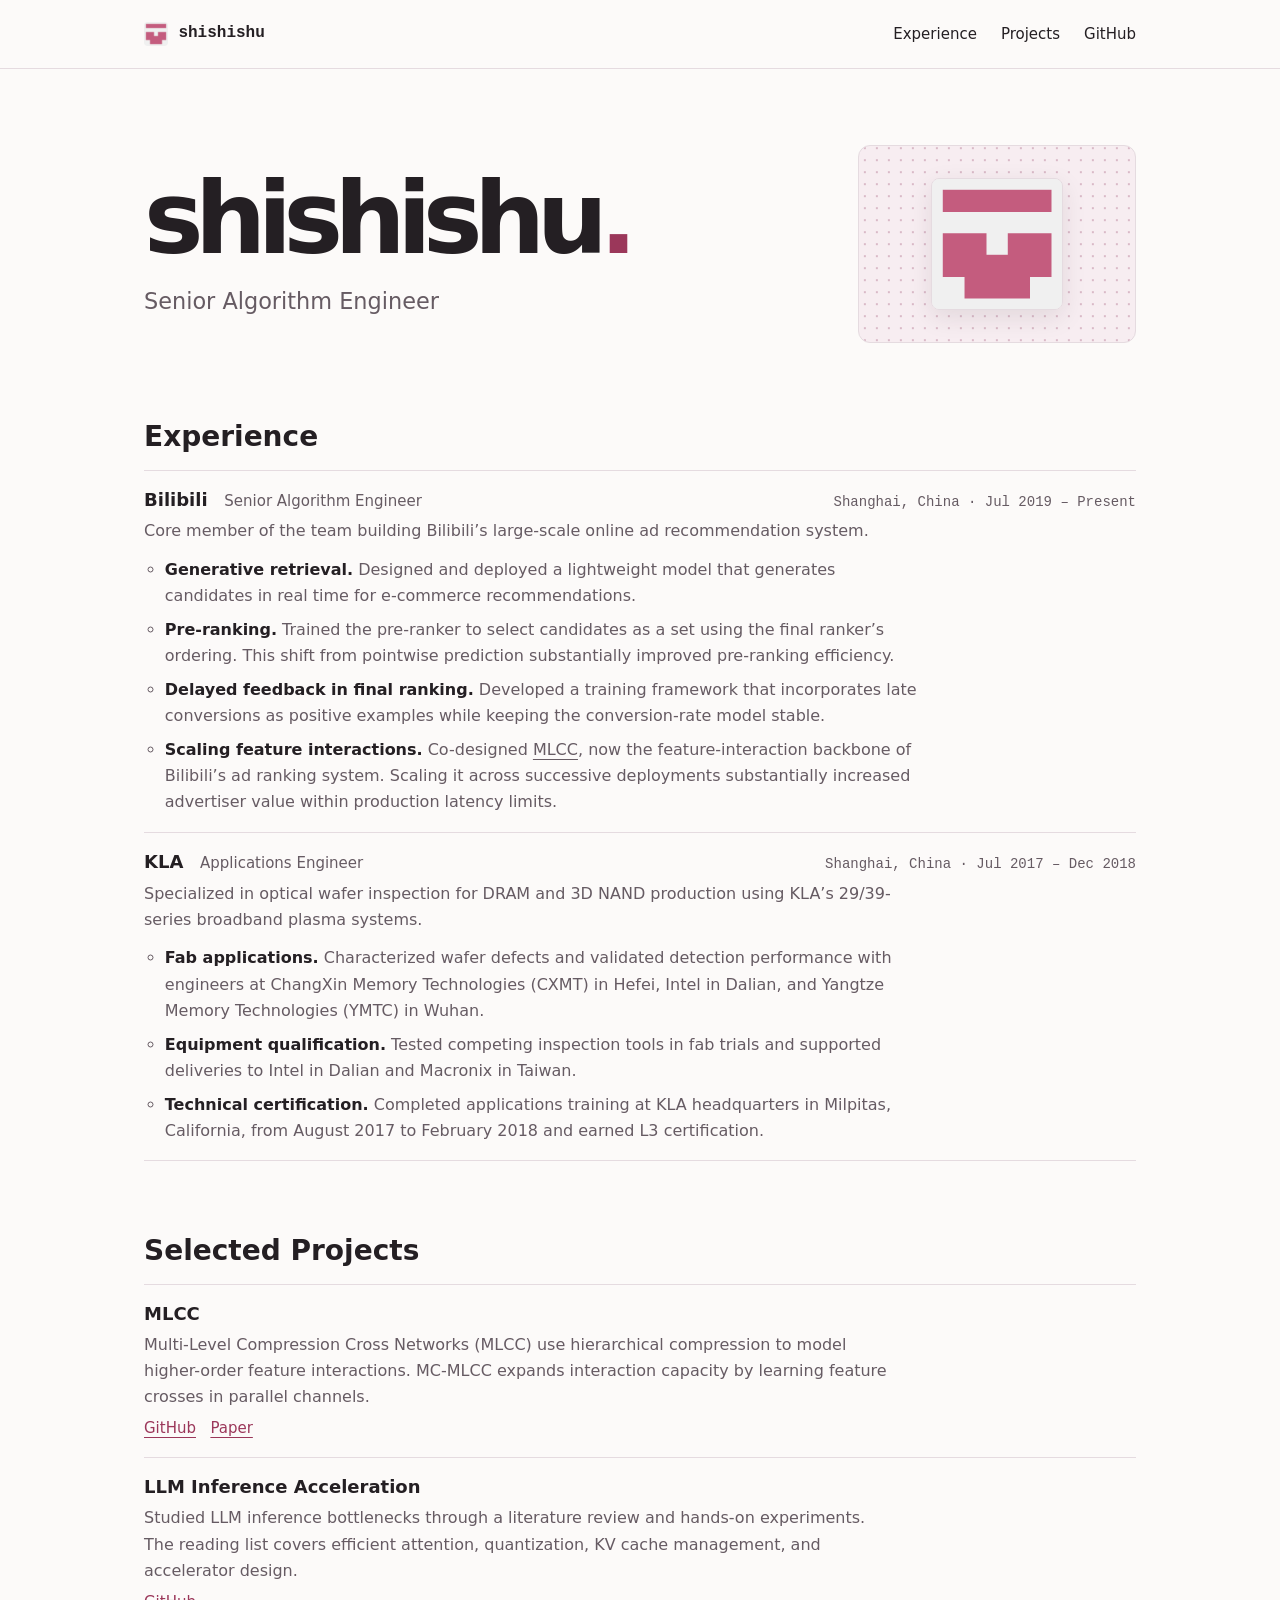
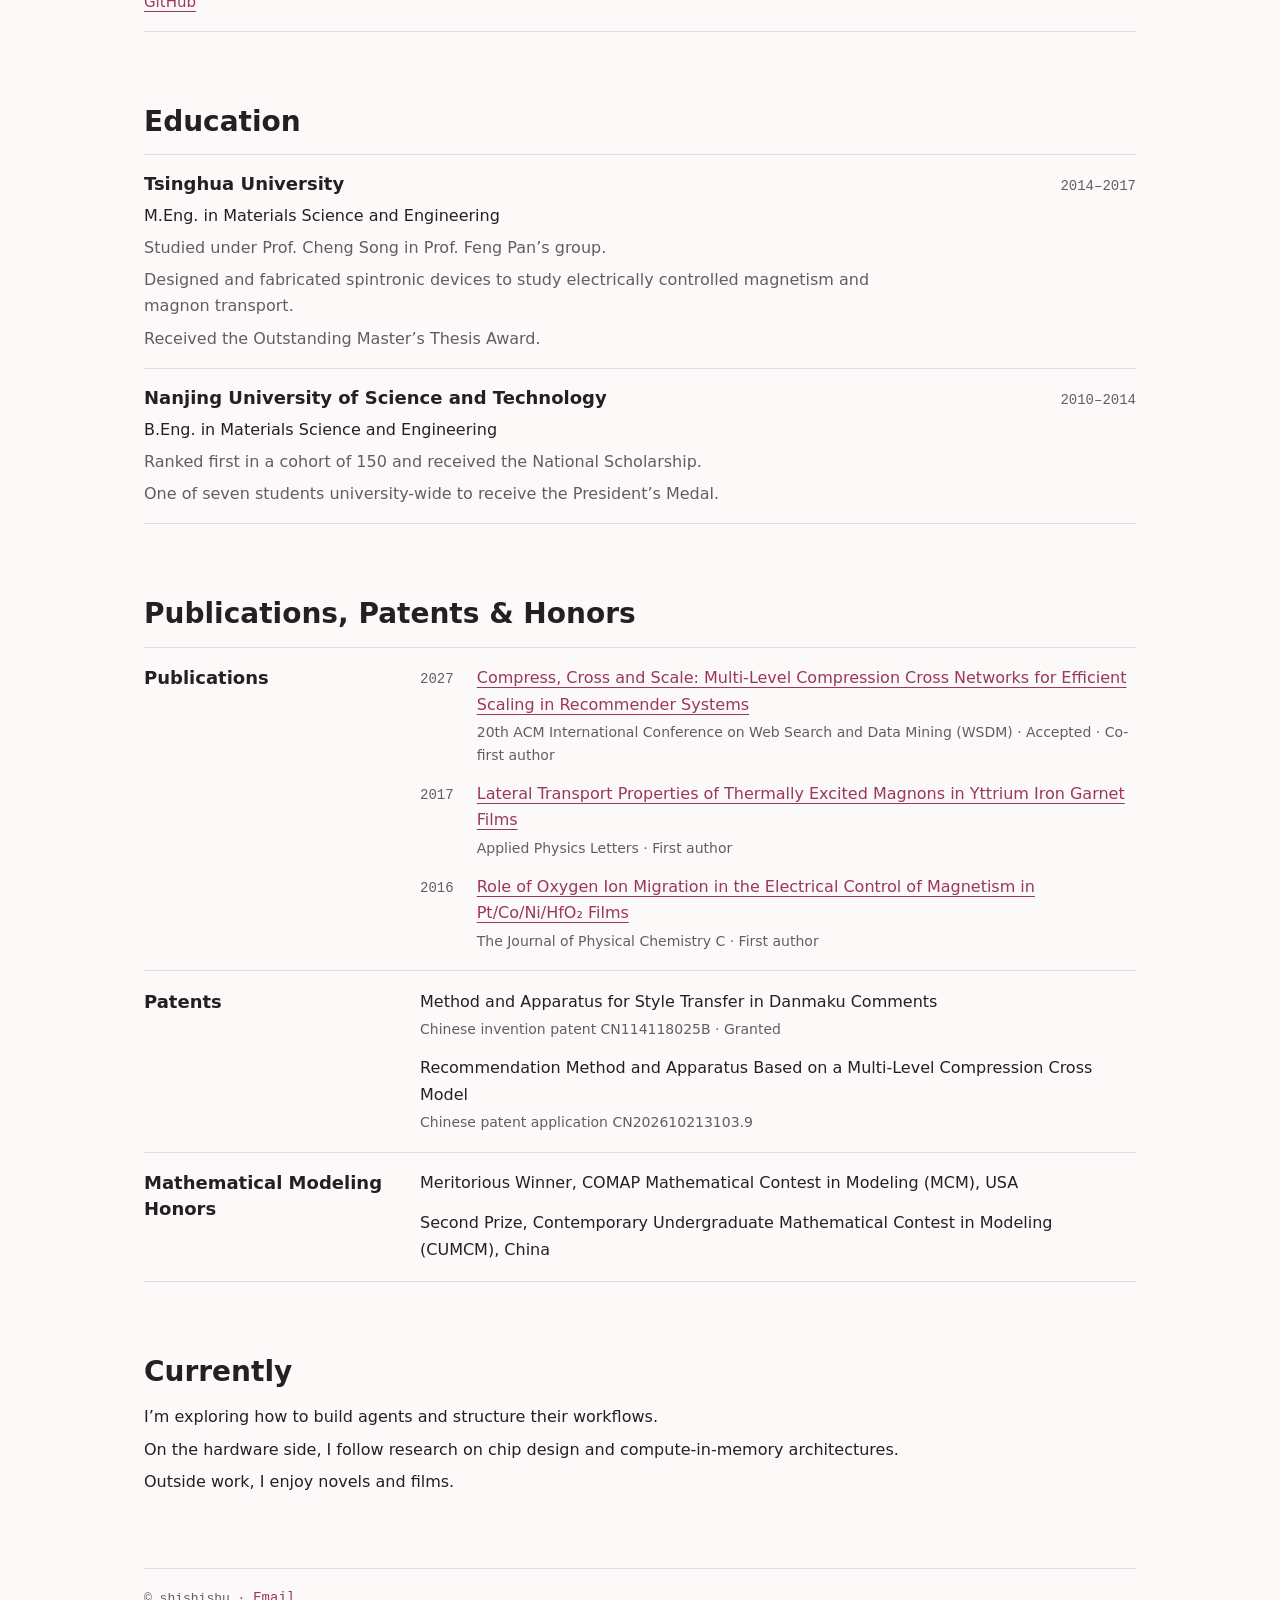
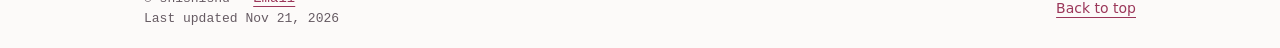
==== index.html @ 8de85d09 "Publish personal homepage" ====
<!doctype html>
<html lang="en">
  <head>
    <meta charset="utf-8">
    <meta name="viewport" content="width=device-width, initial-scale=1">
    <meta name="description" content="shishishu, Senior Algorithm Engineer. Experience, selected projects, and research.">
    <meta name="color-scheme" content="light dark">
    <title>shishishu · Senior Algorithm Engineer</title>
    <link rel="icon" href="./assets/avatar.png" type="image/png">
    <link rel="stylesheet" href="./styles.css">
  </head>
  <body id="top">
    <header class="site-header">
      <div class="container header-inner">
        <a class="wordmark" href="#top">
          <img src="./assets/avatar.png" alt="" width="24" height="24">
          shishishu
        </a>
        <nav aria-label="Main navigation">
          <a href="#experience">Experience</a>
          <a href="#projects">Projects</a>
          <a href="https://github.com/shishishu">GitHub</a>
        </nav>
      </div>
    </header>

    <main class="container">
      <section class="intro" aria-labelledby="name">
        <div>
          <h1 id="name">shishishu<span aria-hidden="true">.</span></h1>
          <p class="role-title">Senior Algorithm Engineer</p>
        </div>
        <div class="avatar-frame" aria-hidden="true">
          <img src="./assets/avatar.png" alt="" width="136" height="136">
        </div>
      </section>

      <section class="content-section" id="experience" aria-labelledby="experience-title">
        <h2 id="experience-title">Experience</h2>
        <ul class="entry-list">
          <li class="entry">
            <div class="entry-heading">
              <h3>Bilibili <span class="entry-role">Senior Algorithm Engineer</span></h3>
              <p class="entry-meta">Shanghai, China · <time datetime="2019-07">Jul 2019</time> – Present</p>
            </div>
            <p>Core member of the team building Bilibili’s large-scale online ad recommendation system.</p>
            <ul class="work-details">
              <li><strong>Generative retrieval.</strong> Designed and deployed a lightweight model that generates candidates in real time for e-commerce recommendations.</li>
              <li><strong>Pre-ranking.</strong> Trained the pre-ranker to select candidates as a set using the final ranker’s ordering. This shift from pointwise prediction substantially improved pre-ranking efficiency.</li>
              <li><strong>Delayed feedback in final ranking.</strong> Developed a training framework that incorporates late conversions as positive examples while keeping the conversion-rate model stable.</li>
              <li><strong>Scaling feature interactions.</strong> Co-designed <a href="#mlcc">MLCC</a>, now the feature-interaction backbone of Bilibili’s ad ranking system. Scaling it across successive deployments substantially increased advertiser value within production latency limits.</li>
            </ul>
          </li>
          <li class="entry">
            <div class="entry-heading">
              <h3>KLA <span class="entry-role">Applications Engineer</span></h3>
              <p class="entry-meta">Shanghai, China · <time datetime="2017-07">Jul 2017</time> – <time datetime="2018-12">Dec 2018</time></p>
            </div>
            <p>Specialized in optical wafer inspection for DRAM and 3D NAND production using KLA’s 29/39-series broadband plasma systems.</p>
            <ul class="work-details">
              <li><strong>Fab applications.</strong> Characterized wafer defects and validated detection performance with engineers at ChangXin Memory Technologies (CXMT) in Hefei, Intel in Dalian, and Yangtze Memory Technologies (YMTC) in Wuhan.</li>
              <li><strong>Equipment qualification.</strong> Tested competing inspection tools in fab trials and supported deliveries to Intel in Dalian and Macronix in Taiwan.</li>
              <li><strong>Technical certification.</strong> Completed applications training at KLA headquarters in Milpitas, California, from August 2017 to February 2018 and earned L3 certification.</li>
            </ul>
          </li>
        </ul>
      </section>

      <section class="content-section" id="projects" aria-labelledby="projects-title">
        <h2 id="projects-title">Selected Projects</h2>
        <ul class="entry-list">
          <li class="entry">
            <h3 id="mlcc">MLCC</h3>
            <p>Multi-Level Compression Cross Networks (MLCC) use hierarchical compression to model higher-order feature interactions. MC-MLCC expands interaction capacity by learning feature crosses in parallel channels.</p>
            <p class="entry-links">
              <a href="https://github.com/shishishu/MLCC" aria-label="MLCC on GitHub">GitHub</a>
              <a href="https://arxiv.org/abs/2602.12041" aria-label="MLCC paper">Paper</a>
            </p>
          </li>
          <li class="entry">
            <h3>LLM Inference Acceleration</h3>
            <p>Studied LLM inference bottlenecks through a literature review and hands-on experiments. The reading list covers efficient attention, quantization, KV cache management, and accelerator design.</p>
            <p class="entry-links">
              <a href="https://github.com/shishishu/LLM-Inference-Acceleration" aria-label="LLM Inference Acceleration on GitHub">GitHub</a>
            </p>
          </li>
        </ul>
      </section>

      <section class="content-section" id="education" aria-labelledby="education-title">
        <h2 id="education-title">Education</h2>
        <ul class="entry-list">
          <li class="entry">
            <div class="entry-heading">
              <h3>Tsinghua University</h3>
              <p class="entry-meta"><time datetime="2014">2014</time>–<time datetime="2017">2017</time></p>
            </div>
            <p class="degree">M.Eng. in Materials Science and Engineering</p>
            <p>Studied under Prof. Cheng Song in Prof. Feng Pan’s group.</p>
            <p>Designed and fabricated spintronic devices to study electrically controlled magnetism and magnon transport.</p>
            <p>Received the Outstanding Master’s Thesis Award.</p>
          </li>
          <li class="entry">
            <div class="entry-heading">
              <h3>Nanjing University of Science and Technology</h3>
              <p class="entry-meta"><time datetime="2010">2010</time>–<time datetime="2014">2014</time></p>
            </div>
            <p class="degree">B.Eng. in Materials Science and Engineering</p>
            <p>Ranked first in a cohort of 150 and received the National Scholarship.</p>
            <p>One of seven students university-wide to receive the President’s Medal.</p>
          </li>
        </ul>
      </section>

      <section class="content-section" id="research" aria-labelledby="research-title">
        <h2 id="research-title">Publications, Patents &amp; Honors</h2>
        <div class="research-list">
          <div class="research-group">
            <h3>Publications</h3>
            <ul class="publications">
              <li>
                <time datetime="2027">2027</time>
                <div>
                  <a lang="en" href="https://arxiv.org/abs/2602.12041">Compress, Cross and Scale: Multi-Level Compression Cross Networks for Efficient Scaling in Recommender Systems</a>
                  <p>20th ACM International Conference on Web Search and Data Mining (WSDM) · Accepted · Co-first author</p>
                </div>
              </li>
              <li>
                <time datetime="2017">2017</time>
                <div>
                  <a lang="en" href="https://pubs.aip.org/aip/apl/article-abstract/110/6/062407/33187/Lateral-transport-properties-of-thermally-excited">Lateral Transport Properties of Thermally Excited Magnons in Yttrium Iron Garnet Films</a>
                  <p>Applied Physics Letters · First author</p>
                </div>
              </li>
              <li>
                <time datetime="2016">2016</time>
                <div>
                  <a lang="en" href="https://pubs.acs.org/doi/10.1021/acs.jpcc.5b10794">Role of Oxygen Ion Migration in the Electrical Control of Magnetism in Pt/Co/Ni/HfO₂ Films</a>
                  <p>The Journal of Physical Chemistry C · First author</p>
                </div>
              </li>
            </ul>
          </div>
          <div class="research-group">
            <h3>Patents</h3>
            <ul>
              <li>
                Method and Apparatus for Style Transfer in Danmaku Comments
                <p>Chinese invention patent CN114118025B · Granted</p>
              </li>
              <li>
                Recommendation Method and Apparatus Based on a Multi-Level Compression Cross Model
                <p>Chinese patent application CN202610213103.9</p>
              </li>
            </ul>
          </div>
          <div class="research-group">
            <h3>Mathematical Modeling Honors</h3>
            <ul>
              <li>Meritorious Winner, COMAP Mathematical Contest in Modeling (MCM), USA</li>
              <li>Second Prize, Contemporary Undergraduate Mathematical Contest in Modeling (CUMCM), China</li>
            </ul>
          </div>
        </div>
      </section>
      <section class="content-section" id="interests" aria-labelledby="interests-title">
        <h2 id="interests-title">Currently</h2>
        <p>I’m exploring how to build agents and structure their workflows.</p>
        <p>On the hardware side, I follow research on chip design and compute-in-memory architectures.</p>
        <p>Outside work, I enjoy novels and films.</p>
      </section>
    </main>

    <footer class="site-footer container">
      <small>© shishishu · <a href="mailto:zhouxj_xinhua@163.com">Email</a><br>Last updated <time datetime="2026-11-21">Nov 21, 2026</time></small>
      <a href="#top">Back to top</a>
    </footer>
  </body>
</html>
---- styles.css ----
:root {
  color-scheme: light dark;
  --page: #fcfaf9;
  --text: #241f23;
  --muted: #665b63;
  --accent: #9b375a;
  --rule: #e5dbe0;
  --frame: #f7edf1;
  --grid: #d9b9c7;
  --mono: ui-monospace, "SFMono-Regular", Consolas, "Liberation Mono", monospace;
}

@media (prefers-color-scheme: dark) {
  :root {
    --page: #1b171a;
    --text: #f7edf1;
    --muted: #cabdc5;
    --accent: #f29ab8;
    --rule: #43343d;
    --frame: #2d2028;
    --grid: #604455;
  }
}

* {
  box-sizing: border-box;
}

body {
  min-width: 0;
  min-height: 100vh;
  margin: 0;
  display: flex;
  flex-direction: column;
  background: var(--page);
  color: var(--text);
  font: 1rem / 1.65 system-ui, -apple-system, BlinkMacSystemFont, "Segoe UI",
    "PingFang SC", "Microsoft YaHei", "Noto Sans CJK SC", sans-serif;
}

a {
  color: inherit;
  text-underline-offset: 0.26em;
}

a:hover {
  color: var(--accent);
}

a:focus-visible {
  outline: 2px solid var(--accent);
  outline-offset: 4px;
}

.container {
  width: min(100% - clamp(2rem, 8vw, 5rem), 62rem);
  margin-inline: auto;
}

.site-header {
  border-bottom: 1px solid var(--rule);
}

.header-inner,
.site-footer {
  display: flex;
  align-items: center;
  justify-content: space-between;
  gap: 1rem;
}

.header-inner {
  min-height: 4.25rem;
}

.wordmark {
  display: inline-flex;
  align-items: center;
  gap: 0.65rem;
  font: 700 1rem / 1.2 var(--mono);
  text-decoration: none;
}

.wordmark img {
  border-radius: 0.25rem;
}

nav {
  display: flex;
  flex-wrap: wrap;
  gap: clamp(0.6rem, 2.5vw, 1.5rem);
  font-size: 0.9375rem;
}

nav a {
  text-decoration: none;
}

nav a:hover {
  text-decoration: underline;
}

main {
  flex: 1;
}

.intro {
  display: grid;
  grid-template-columns: minmax(0, 1fr) minmax(11rem, 28%);
  align-items: center;
  gap: clamp(1.75rem, 7vw, 5rem);
  padding-block: clamp(3.5rem, 6vw, 4.75rem);
}

h1,
h2,
h3,
p {
  margin: 0;
}

h1 {
  font-size: clamp(3rem, 8.5vw, 6.25rem);
  font-weight: 750;
  line-height: 0.96;
  letter-spacing: -0.085em;
}

h1 span {
  color: var(--accent);
}

.role-title {
  margin-top: 1.1rem;
  color: var(--muted);
  font-size: clamp(1.125rem, 2.5vw, 1.4rem);
  line-height: 1.45;
}

.avatar-frame {
  display: grid;
  place-items: center;
  aspect-ratio: 1.4;
  border: 1px solid var(--rule);
  border-radius: 0.75rem;
  background-color: var(--frame);
  background-image: radial-gradient(var(--grid) 1px, transparent 1px);
  background-position: center;
  background-size: 12px 12px;
}

.avatar-frame img {
  display: block;
  width: 48%;
  max-width: 8.5rem;
  height: auto;
  border: 1px solid var(--rule);
  border-radius: 0.5rem;
  box-shadow: 0 0.45rem 1.5rem #35202b1a;
}

.content-section {
  margin-bottom: clamp(2.75rem, 6vw, 4.5rem);
  scroll-margin-block-start: 1.25rem;
}

h2 {
  margin-bottom: 0.95rem;
  font-size: clamp(1.4rem, 3vw, 1.75rem);
  line-height: 1.25;
}

h3 {
  font-size: 1.125rem;
  line-height: 1.4;
}

.entry-links a,
.research-group a,
.site-footer a {
  color: var(--accent);
}

.entry-list {
  margin: 0;
  padding: 0;
  border-top: 1px solid var(--rule);
  list-style: none;
}

.entry {
  padding-block: 1rem;
  border-bottom: 1px solid var(--rule);
}

.entry-heading {
  display: flex;
  align-items: baseline;
  justify-content: space-between;
  flex-wrap: wrap;
  gap: 0.2rem 1.5rem;
}

.entry-role {
  display: inline-block;
  margin-inline-start: 0.65rem;
  color: var(--muted);
  font-size: 0.9375rem;
  font-weight: 500;
}

.entry-meta {
  color: var(--muted);
  font: 0.875rem / 1.5 var(--mono);
}

.entry > p {
  max-width: 47rem;
  margin-top: 0.36rem;
  color: var(--muted);
}

.entry > .degree {
  color: var(--text);
}

.work-details {
  max-width: 76ch;
  margin: 0.75rem 0 0;
  padding-inline-start: 1.3rem;
  color: var(--muted);
}

.work-details li + li {
  margin-top: 0.45rem;
}

.work-details strong {
  color: var(--text);
}

#interests p + p {
  margin-top: 0.4rem;
}

.publications li {
  display: grid;
  grid-template-columns: 4ch minmax(0, 1fr);
  align-items: baseline;
  gap: 1rem;
}

.publications time {
  color: var(--muted);
  font: 0.875rem / 1.5 var(--mono);
}

.entry-links {
  display: flex;
  flex-wrap: wrap;
  gap: 0.9rem;
  font-size: 0.9375rem;
}

.research-list {
  border-top: 1px solid var(--rule);
}

.research-group {
  display: grid;
  grid-template-columns: minmax(9rem, 25%) minmax(0, 1fr);
  gap: 0.7rem 1.75rem;
  padding-block: 1.1rem;
  border-bottom: 1px solid var(--rule);
}

.research-group ul {
  display: grid;
  gap: 0.85rem;
  margin: 0;
  padding: 0;
  list-style: none;
}

.research-group li p {
  margin-top: 0.2rem;
  color: var(--muted);
  font-size: 0.875rem;
}

.site-footer {
  padding-block: 1.2rem;
  border-top: 1px solid var(--rule);
  color: var(--muted);
}

.site-footer small {
  font: 0.8125rem / 1.5 var(--mono);
}

.site-footer a {
  font-size: 0.875rem;
}

@media (max-width: 38rem) {
  .header-inner {
    flex-wrap: wrap;
    gap: 0.5rem 1rem;
    padding-block: 0.75rem;
  }

  .intro {
    grid-template-columns: minmax(0, 1fr) auto;
    gap: 0.75rem;
    padding-block: 3rem 3.5rem;
  }

  h1 {
    font-size: clamp(2.65rem, 9.7vw, 3.7rem);
  }

  .avatar-frame {
    align-self: start;
    width: clamp(3.35rem, 16vw, 6rem);
    aspect-ratio: 1;
    background-size: 8px 8px;
  }

  .avatar-frame img {
    width: 68%;
    border-radius: 0.25rem;
  }

  .research-group {
    grid-template-columns: minmax(0, 1fr);
  }

  .entry-heading {
    align-items: flex-start;
    flex-direction: column;
  }

  .entry-role {
    display: block;
    margin-inline-start: 0;
  }
}
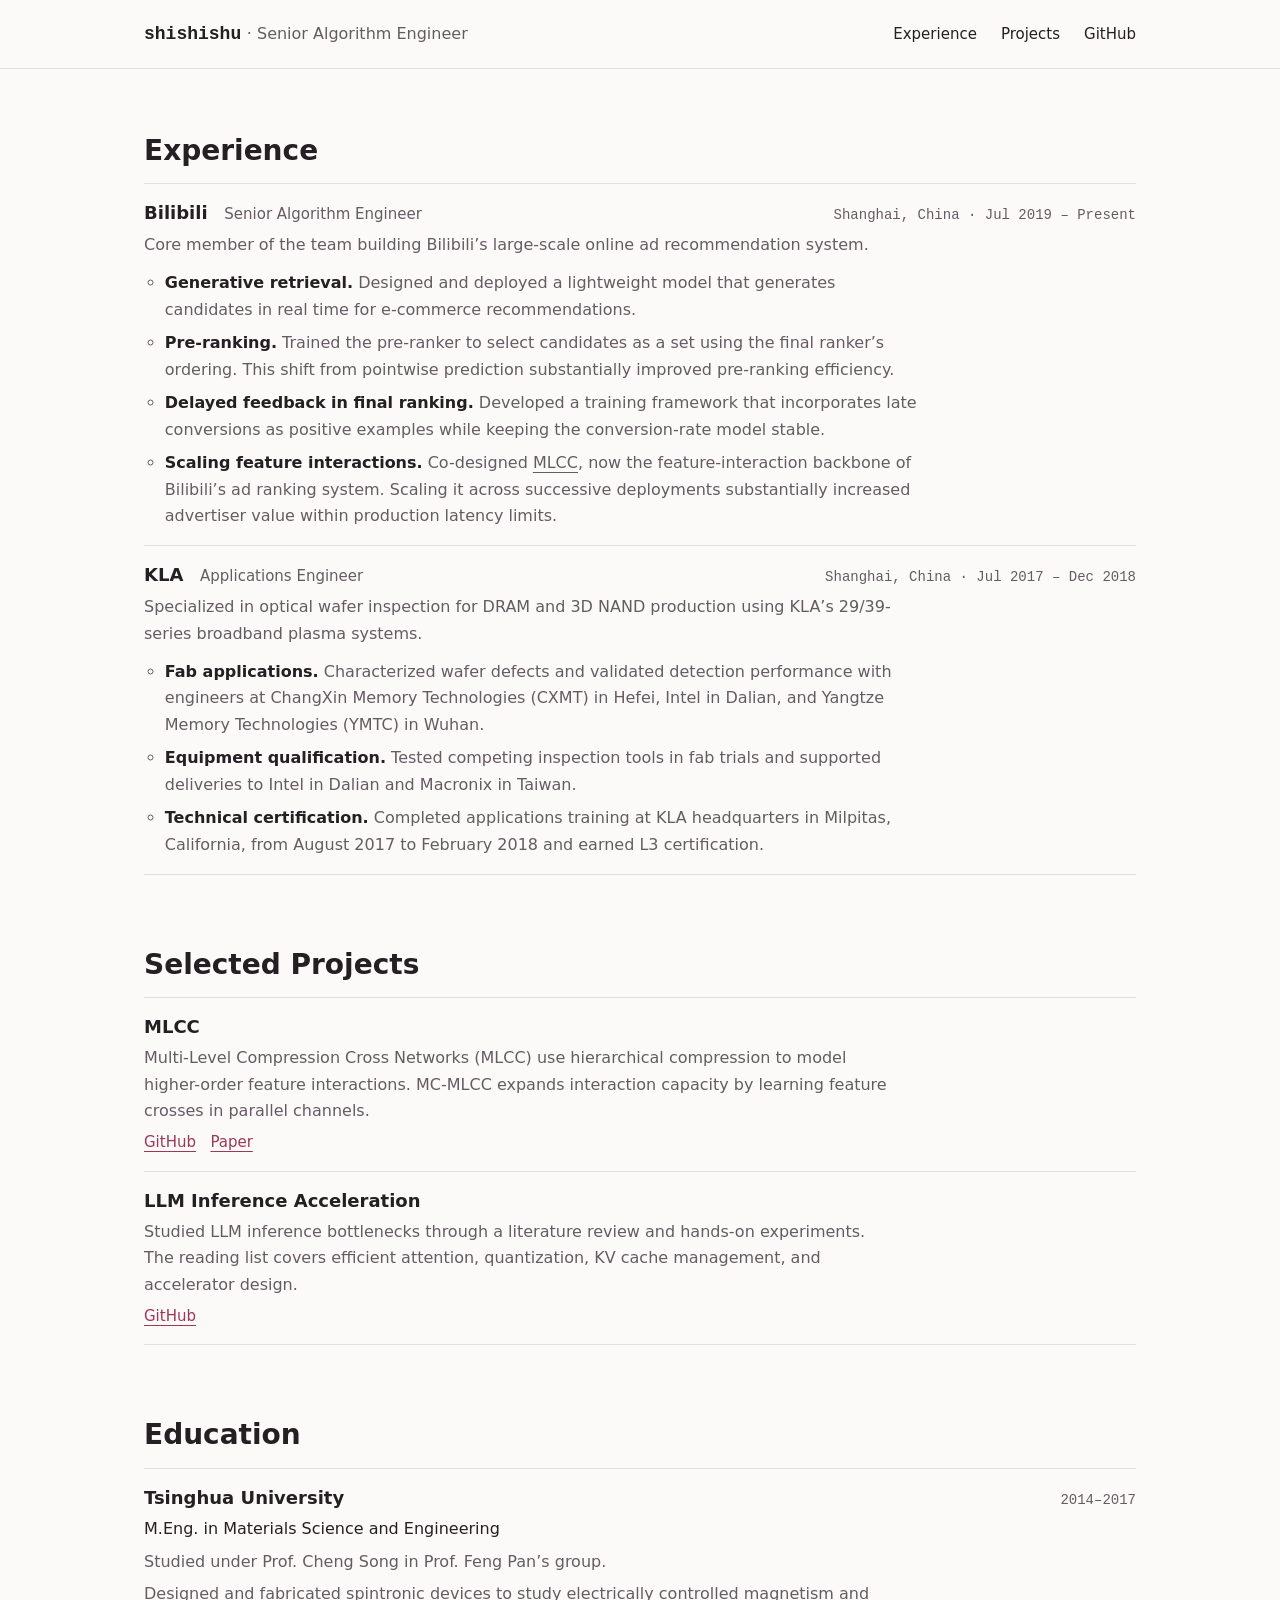
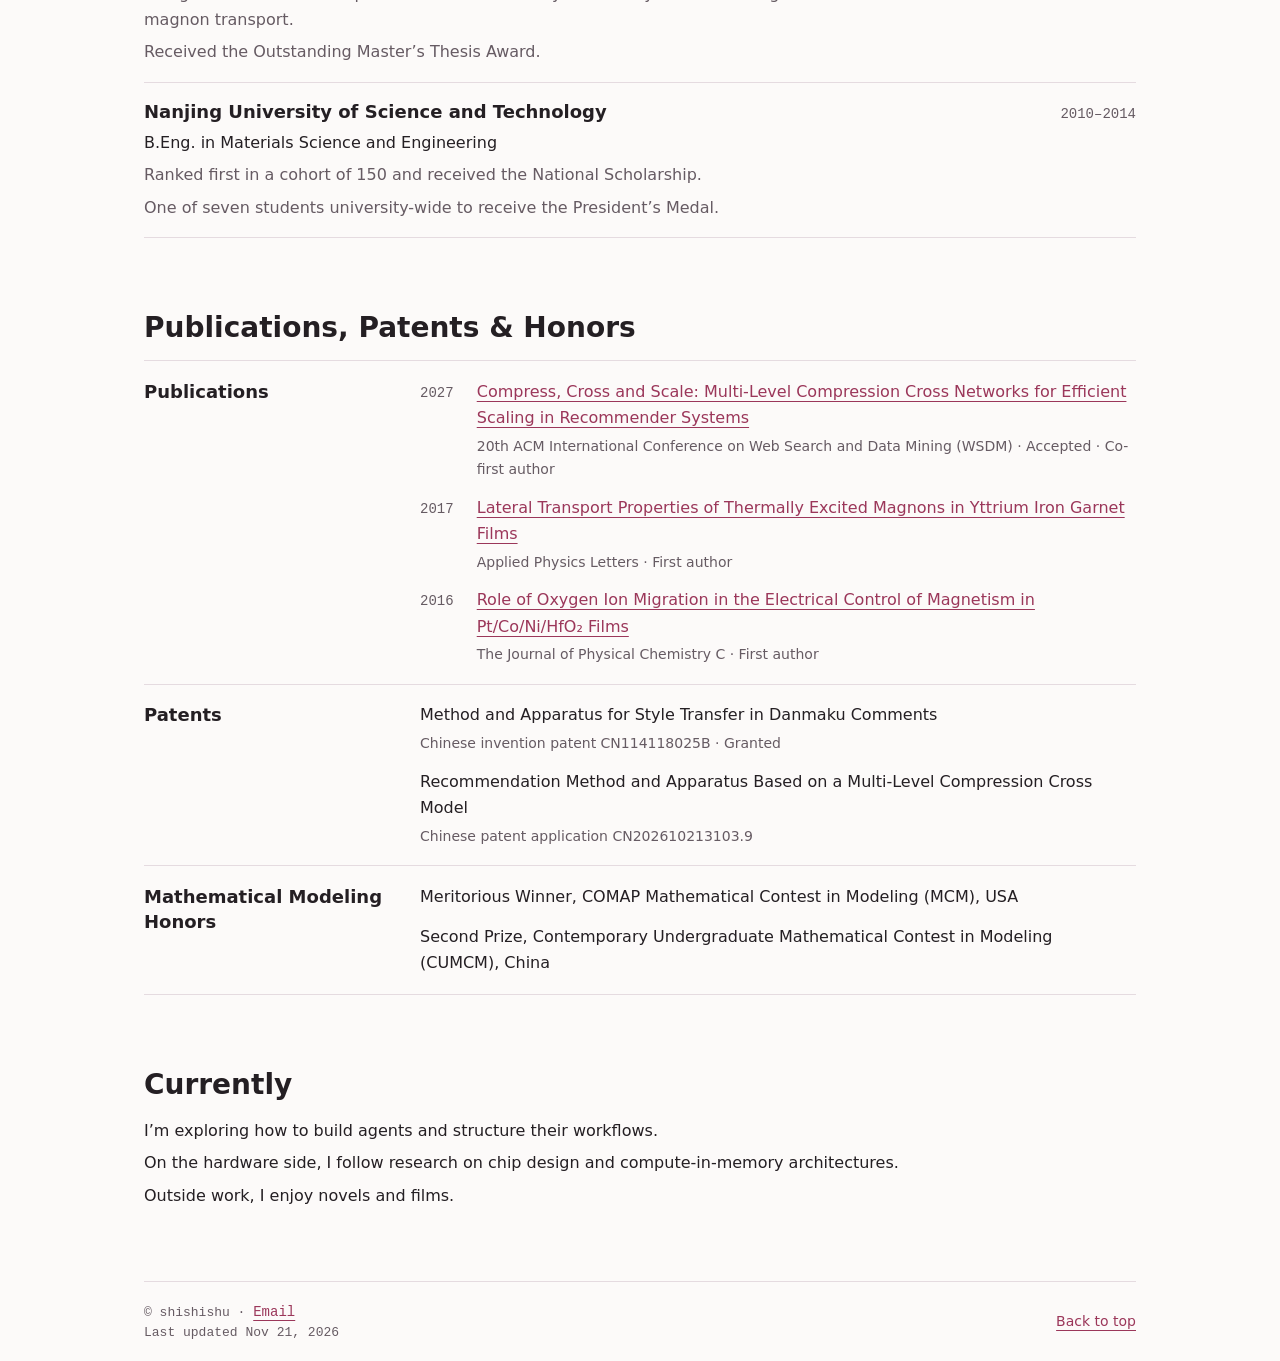
==== commit 502ee8ac: "Use a compact text header for the homepage" ====
--- a/index.html
+++ b/index.html
@@ -6,16 +6,12 @@
     <meta name="description" content="shishishu, Senior Algorithm Engineer. Experience, selected projects, and research.">
     <meta name="color-scheme" content="light dark">
     <title>shishishu · Senior Algorithm Engineer</title>
-    <link rel="icon" href="./assets/avatar.png" type="image/png">
     <link rel="stylesheet" href="./styles.css">
   </head>
   <body id="top">
     <header class="site-header">
       <div class="container header-inner">
-        <a class="wordmark" href="#top">
-          <img src="./assets/avatar.png" alt="" width="24" height="24">
-          shishishu
-        </a>
+        <h1 class="site-title"><a class="wordmark" href="#top">shishishu</a> <span class="role-title">· Senior Algorithm Engineer</span></h1>
         <nav aria-label="Main navigation">
           <a href="#experience">Experience</a>
           <a href="#projects">Projects</a>
@@ -25,16 +21,6 @@
     </header>
 
     <main class="container">
-      <section class="intro" aria-labelledby="name">
-        <div>
-          <h1 id="name">shishishu<span aria-hidden="true">.</span></h1>
-          <p class="role-title">Senior Algorithm Engineer</p>
-        </div>
-        <div class="avatar-frame" aria-hidden="true">
-          <img src="./assets/avatar.png" alt="" width="136" height="136">
-        </div>
-      </section>
-
       <section class="content-section" id="experience" aria-labelledby="experience-title">
         <h2 id="experience-title">Experience</h2>
         <ul class="entry-list">
--- a/styles.css
+++ b/styles.css
@@ -5,8 +5,8 @@
   --muted: #665b63;
   --accent: #9b375a;
   --rule: #e5dbe0;
-  --frame: #f7edf1;
-  --grid: #d9b9c7;
+
+
   --mono: ui-monospace, "SFMono-Regular", Consolas, "Liberation Mono", monospace;
 }
 
@@ -17,8 +17,8 @@
     --muted: #cabdc5;
     --accent: #f29ab8;
     --rule: #43343d;
-    --frame: #2d2028;
-    --grid: #604455;
+
+
   }
 }
 
@@ -74,15 +74,18 @@
 }
 
 .wordmark {
-  display: inline-flex;
-  align-items: center;
-  gap: 0.65rem;
-  font: 700 1rem / 1.2 var(--mono);
+  font: 700 1.125rem / 1.2 var(--mono);
   text-decoration: none;
 }
 
-.wordmark img {
-  border-radius: 0.25rem;
+.site-title {
+  font-size: 1rem;
+  line-height: 1.5;
+}
+
+.role-title {
+  color: var(--muted);
+  font-weight: 500;
 }
 
 nav {
@@ -102,14 +105,7 @@
 
 main {
   flex: 1;
-}
-
-.intro {
-  display: grid;
-  grid-template-columns: minmax(0, 1fr) minmax(11rem, 28%);
-  align-items: center;
-  gap: clamp(1.75rem, 7vw, 5rem);
-  padding-block: clamp(3.5rem, 6vw, 4.75rem);
+  padding-block-start: clamp(2rem, 5vw, 4rem);
 }
 
 h1,
@@ -119,45 +115,6 @@
   margin: 0;
 }
 
-h1 {
-  font-size: clamp(3rem, 8.5vw, 6.25rem);
-  font-weight: 750;
-  line-height: 0.96;
-  letter-spacing: -0.085em;
-}
-
-h1 span {
-  color: var(--accent);
-}
-
-.role-title {
-  margin-top: 1.1rem;
-  color: var(--muted);
-  font-size: clamp(1.125rem, 2.5vw, 1.4rem);
-  line-height: 1.45;
-}
-
-.avatar-frame {
-  display: grid;
-  place-items: center;
-  aspect-ratio: 1.4;
-  border: 1px solid var(--rule);
-  border-radius: 0.75rem;
-  background-color: var(--frame);
-  background-image: radial-gradient(var(--grid) 1px, transparent 1px);
-  background-position: center;
-  background-size: 12px 12px;
-}
-
-.avatar-frame img {
-  display: block;
-  width: 48%;
-  max-width: 8.5rem;
-  height: auto;
-  border: 1px solid var(--rule);
-  border-radius: 0.5rem;
-  box-shadow: 0 0.45rem 1.5rem #35202b1a;
-}
 
 .content-section {
   margin-bottom: clamp(2.75rem, 6vw, 4.5rem);
@@ -309,28 +266,6 @@
     padding-block: 0.75rem;
   }
 
-  .intro {
-    grid-template-columns: minmax(0, 1fr) auto;
-    gap: 0.75rem;
-    padding-block: 3rem 3.5rem;
-  }
-
-  h1 {
-    font-size: clamp(2.65rem, 9.7vw, 3.7rem);
-  }
-
-  .avatar-frame {
-    align-self: start;
-    width: clamp(3.35rem, 16vw, 6rem);
-    aspect-ratio: 1;
-    background-size: 8px 8px;
-  }
-
-  .avatar-frame img {
-    width: 68%;
-    border-radius: 0.25rem;
-  }
-
   .research-group {
     grid-template-columns: minmax(0, 1fr);
   }
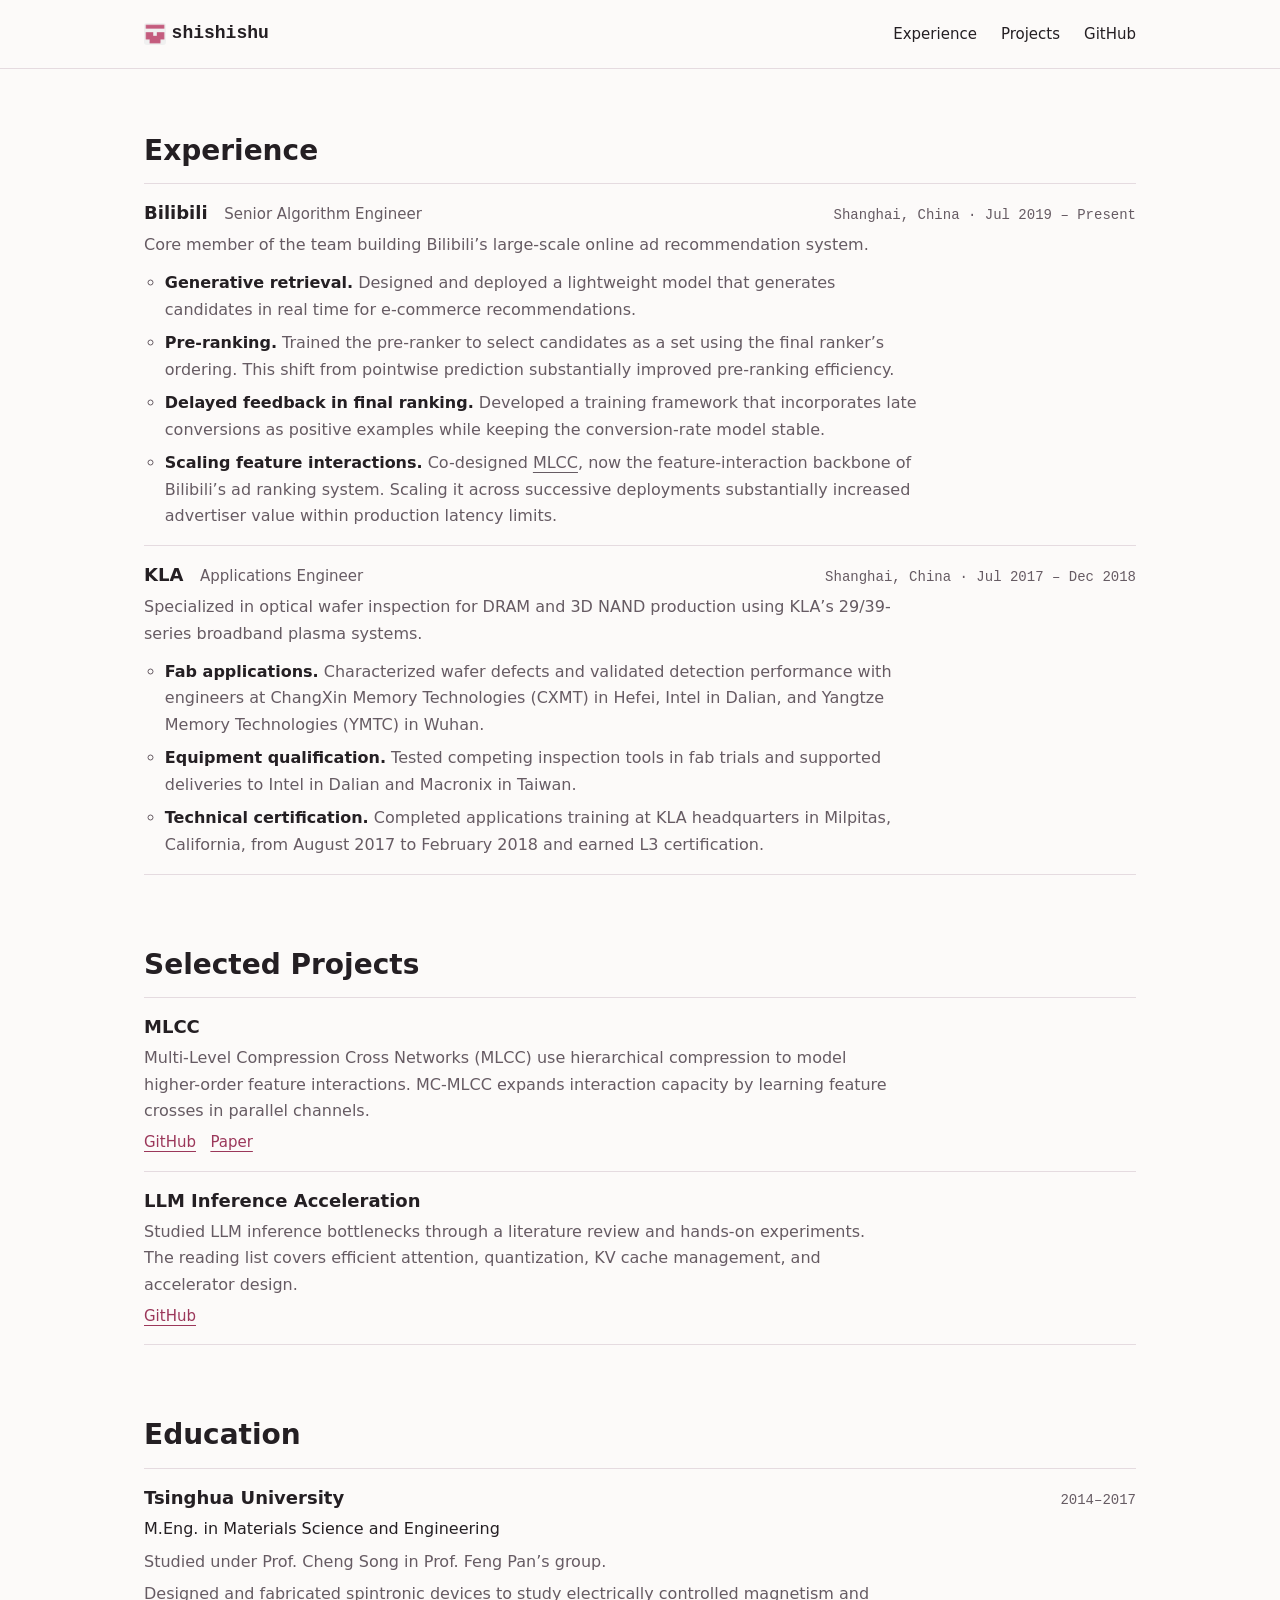
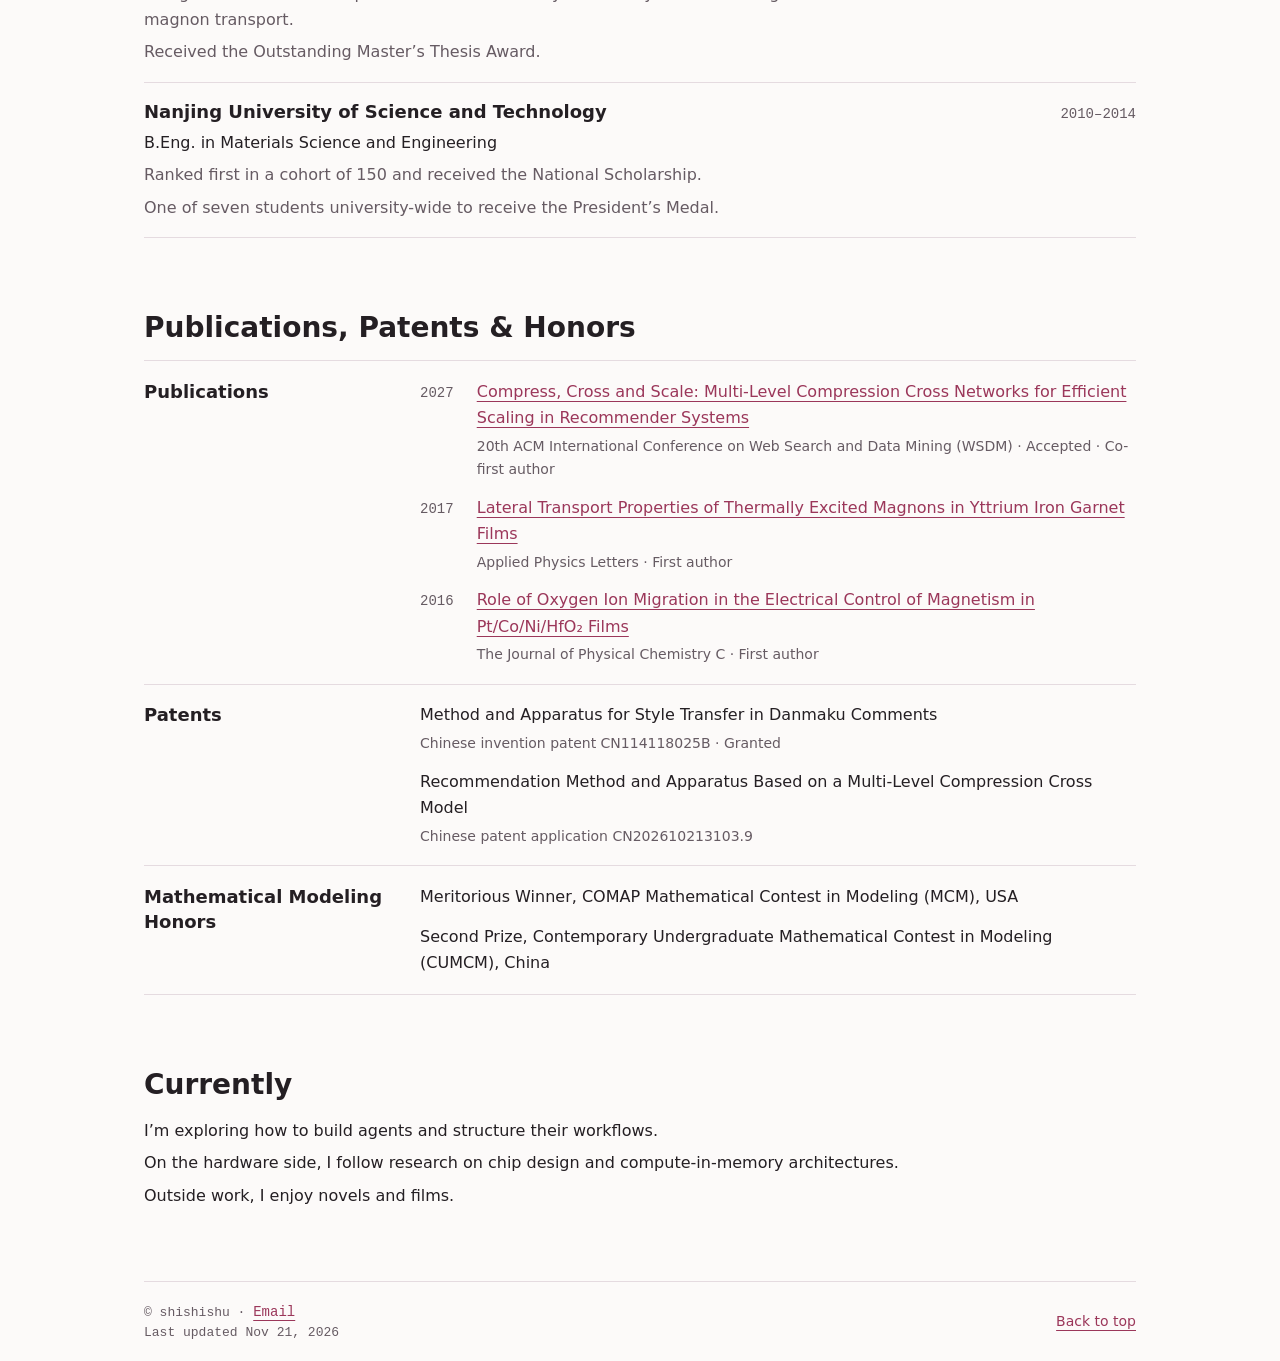
==== commit d044427c: "Simplify the header to an aligned avatar and username" ====
--- a/index.html
+++ b/index.html
@@ -11,7 +11,9 @@
   <body id="top">
     <header class="site-header">
       <div class="container header-inner">
-        <h1 class="site-title"><a class="wordmark" href="#top">shishishu</a> <span class="role-title">· Senior Algorithm Engineer</span></h1>
+        <h1 class="site-title">
+          <a class="wordmark" href="#top"><img src="./assets/avatar.png" width="22" height="22" alt="">shishishu</a>
+        </h1>
         <nav aria-label="Main navigation">
           <a href="#experience">Experience</a>
           <a href="#projects">Projects</a>
--- a/styles.css
+++ b/styles.css
@@ -74,19 +74,22 @@
 }
 
 .wordmark {
+  display: inline-flex;
+  align-items: center;
+  gap: 0.35rem;
   font: 700 1.125rem / 1.2 var(--mono);
   text-decoration: none;
 }
 
+.wordmark img {
+  border-radius: 0.2rem;
+}
+
 .site-title {
-  font-size: 1rem;
-  line-height: 1.5;
-}
-
-.role-title {
-  color: var(--muted);
-  font-weight: 500;
-}
+  display: flex;
+  align-items: center;
+}
+
 
 nav {
   display: flex;
@@ -280,3 +283,15 @@
     margin-inline-start: 0;
   }
 }
+
+@media (max-width: 24rem) {
+  .wordmark {
+    font-size: 0.9375rem;
+    gap: 0.25rem;
+  }
+
+  .wordmark img {
+    width: 1rem;
+    height: 1rem;
+  }
+}
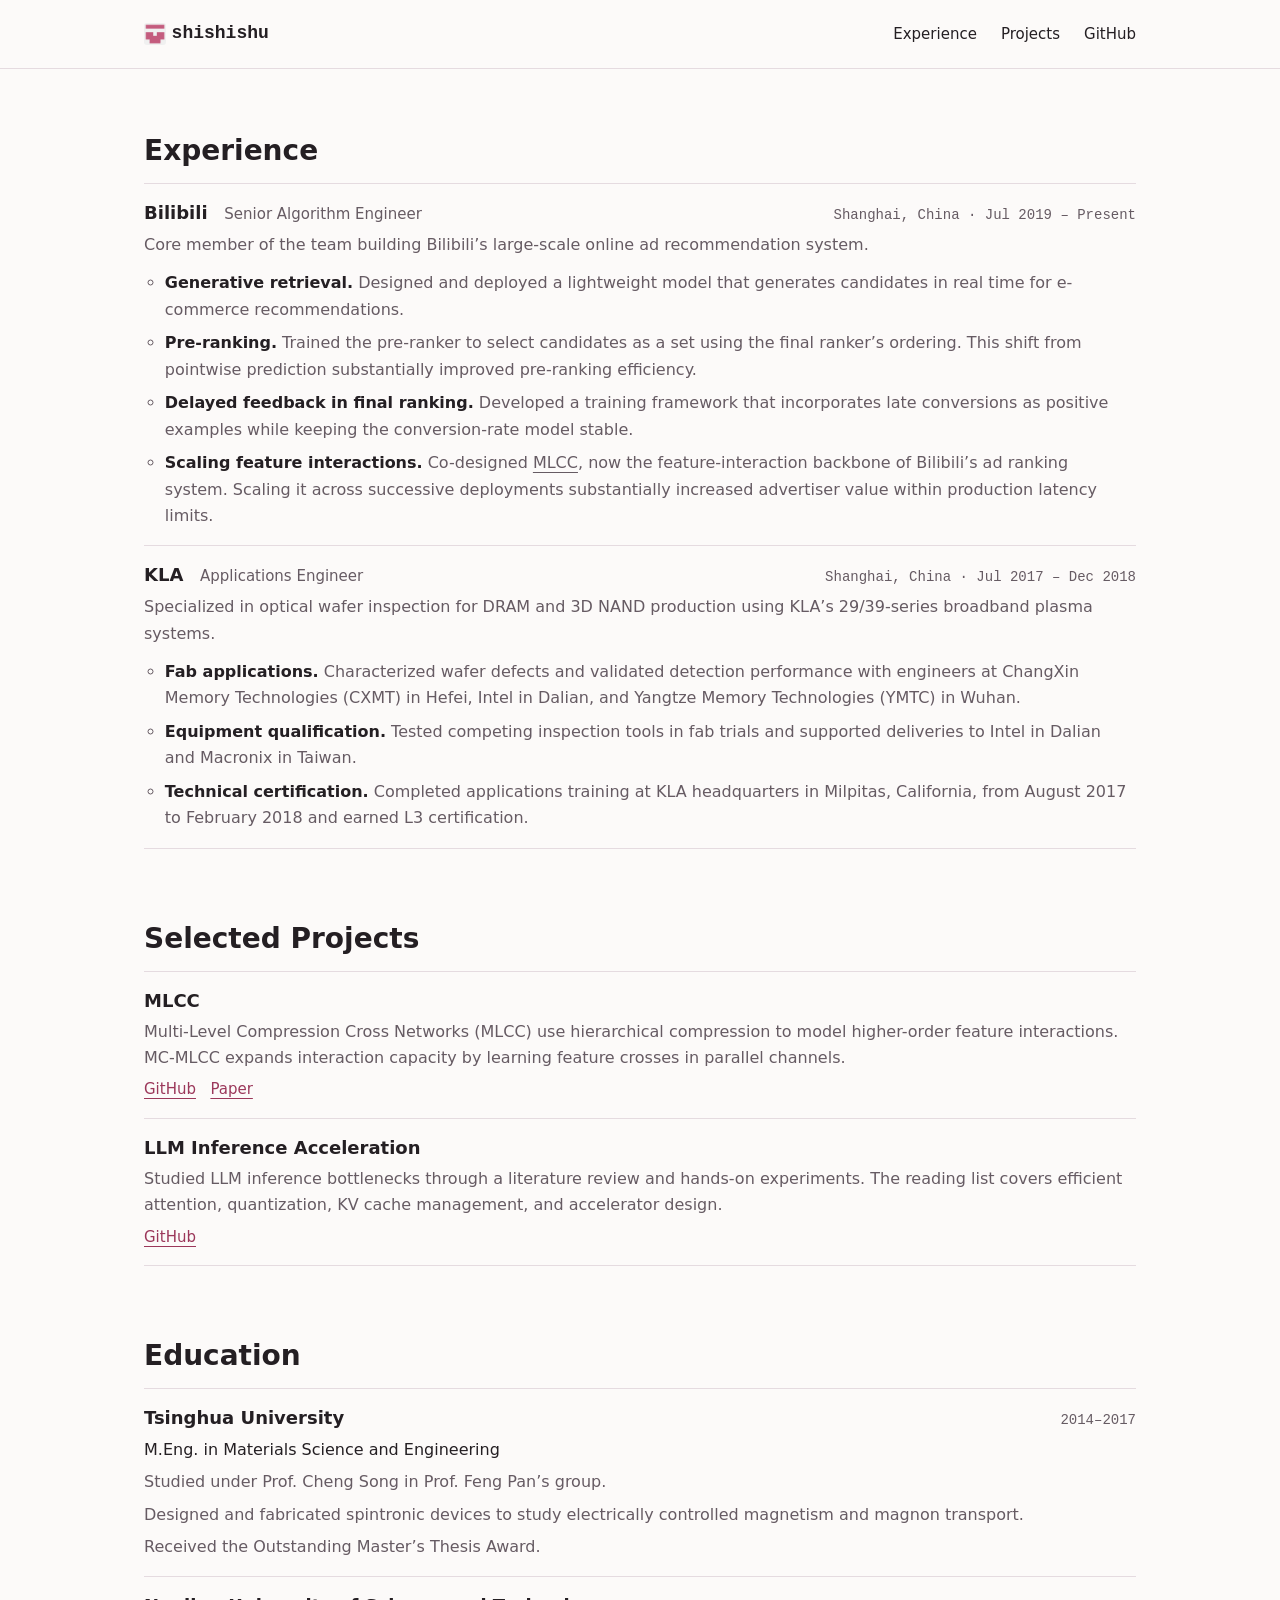
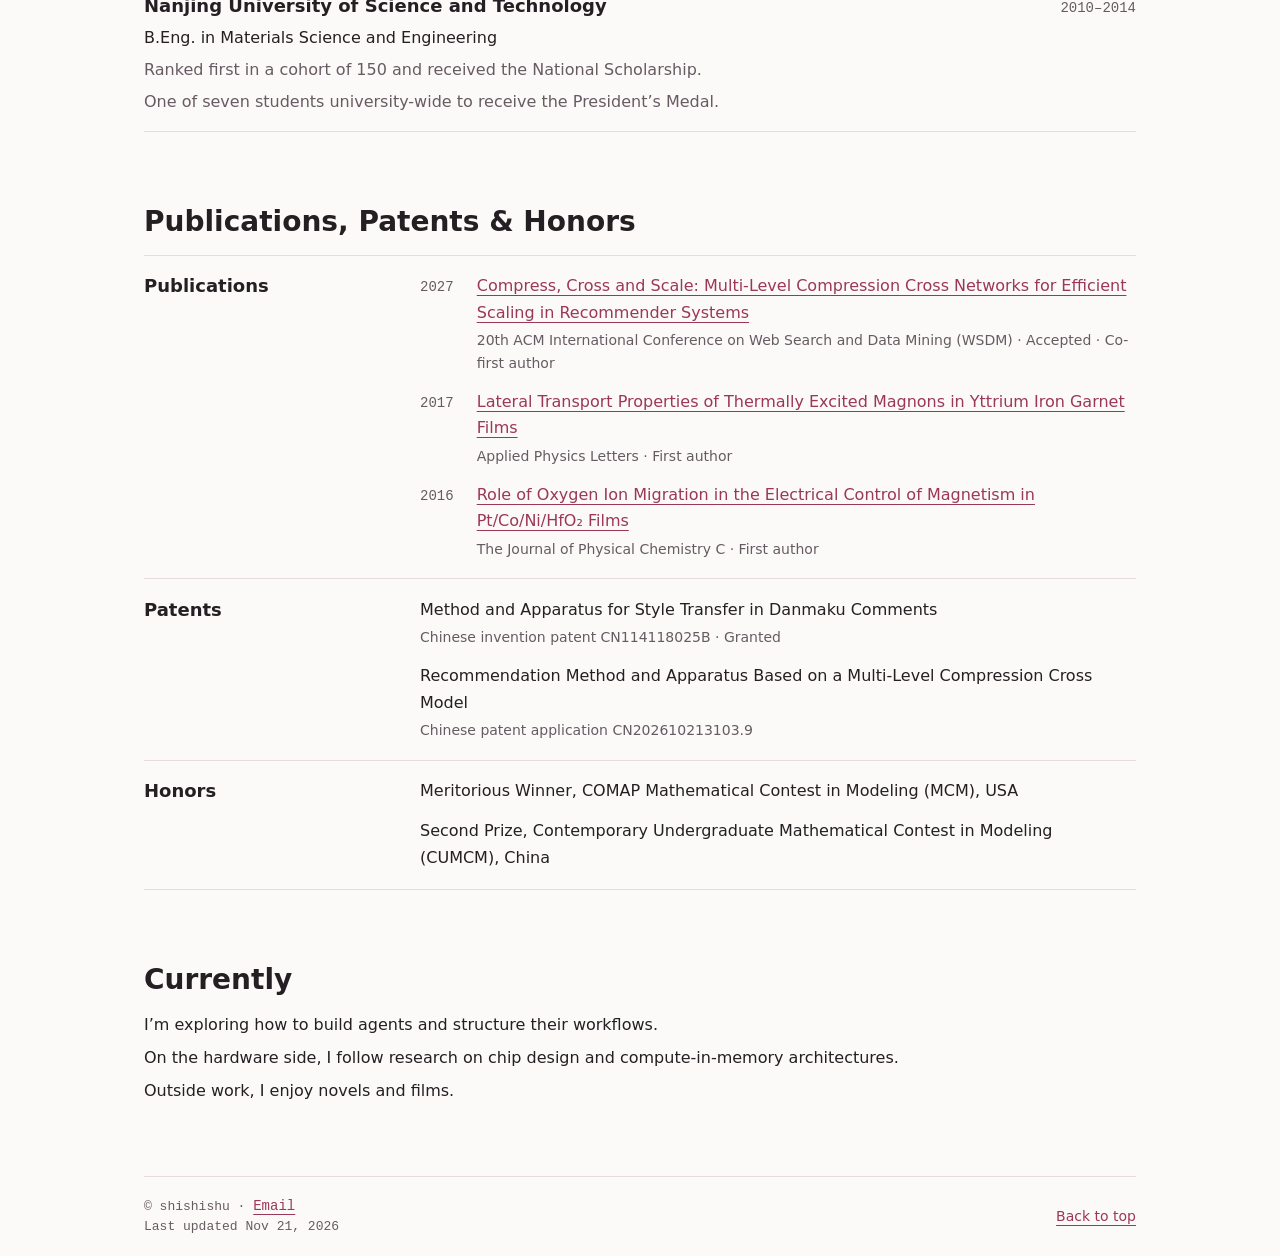
==== commit 07759aec: "Shorten the honors heading" ====
--- a/index.html
+++ b/index.html
@@ -143,7 +143,7 @@
             </ul>
           </div>
           <div class="research-group">
-            <h3>Mathematical Modeling Honors</h3>
+            <h3>Honors</h3>
             <ul>
               <li>Meritorious Winner, COMAP Mathematical Contest in Modeling (MCM), USA</li>
               <li>Second Prize, Contemporary Undergraduate Mathematical Contest in Modeling (CUMCM), China</li>
--- a/styles.css
+++ b/styles.css
@@ -175,7 +175,6 @@
 }
 
 .entry > p {
-  max-width: 47rem;
   margin-top: 0.36rem;
   color: var(--muted);
 }
@@ -185,7 +184,6 @@
 }
 
 .work-details {
-  max-width: 76ch;
   margin: 0.75rem 0 0;
   padding-inline-start: 1.3rem;
   color: var(--muted);
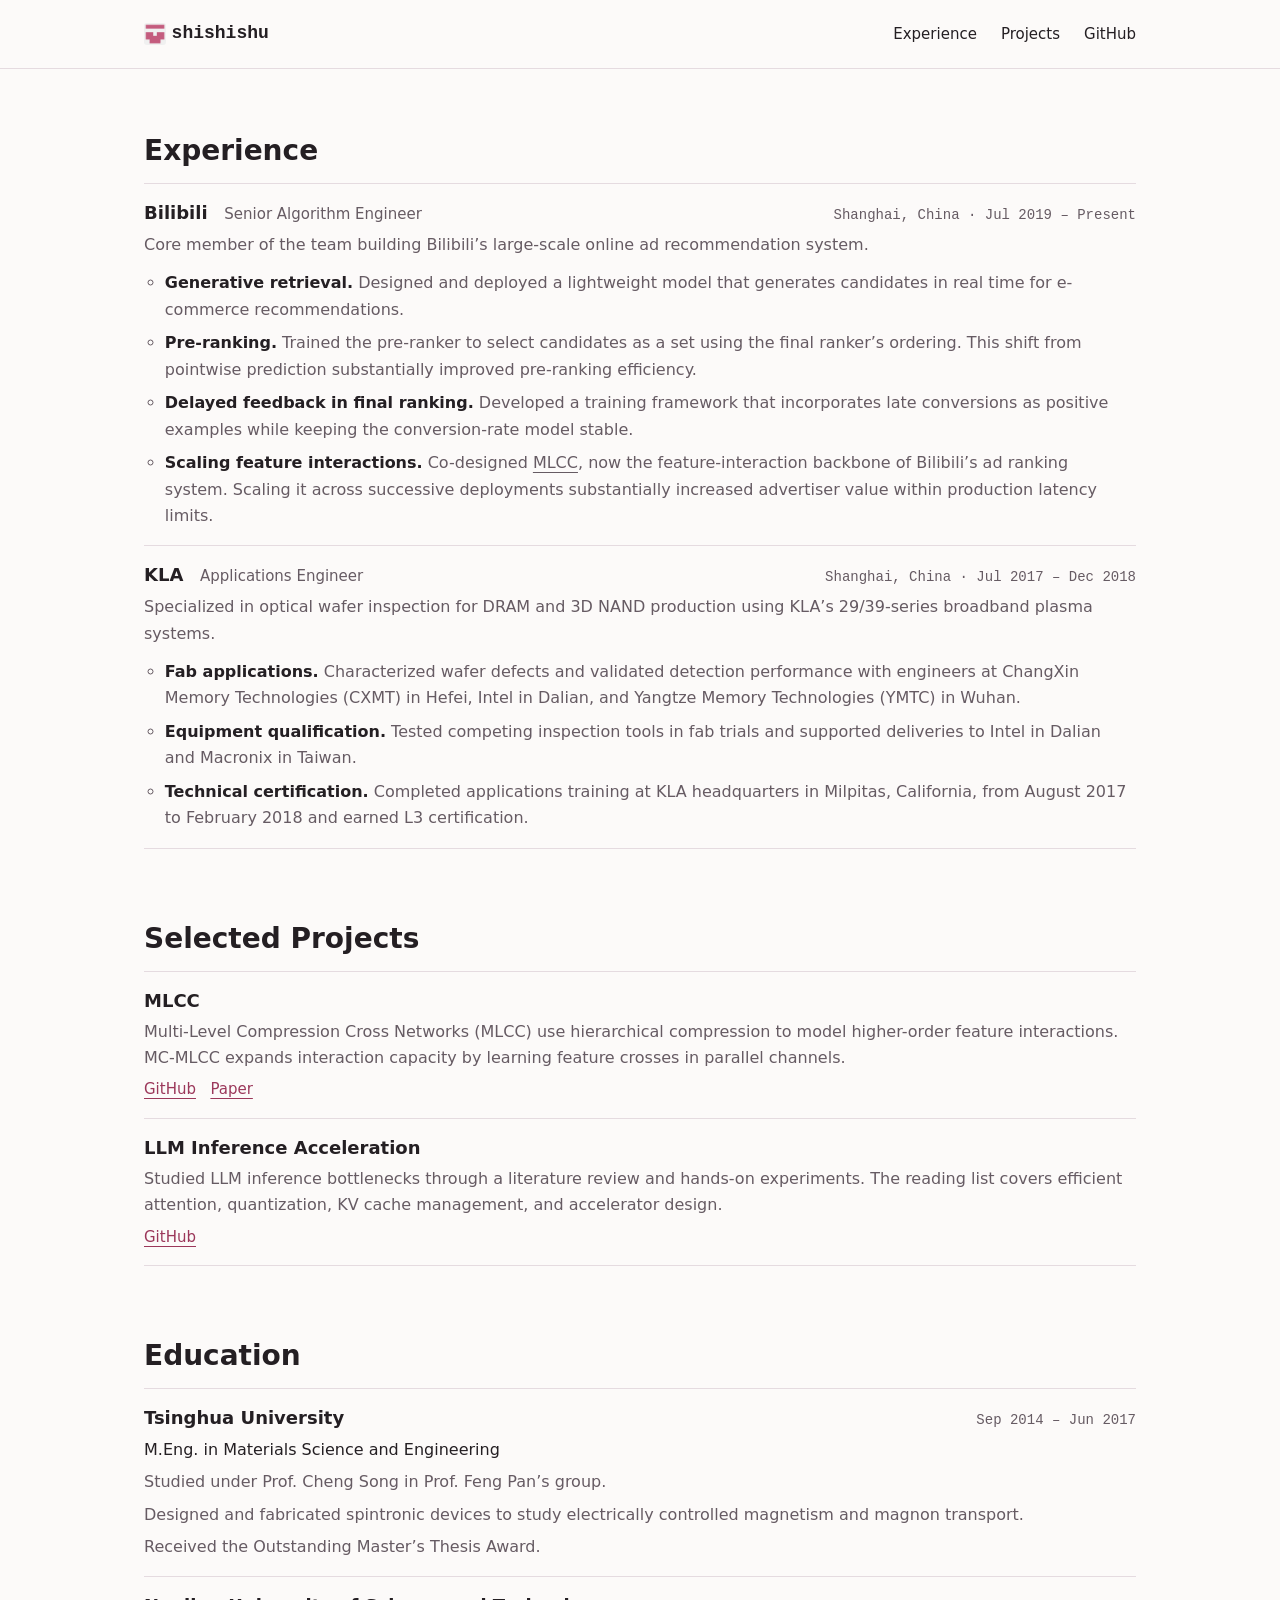
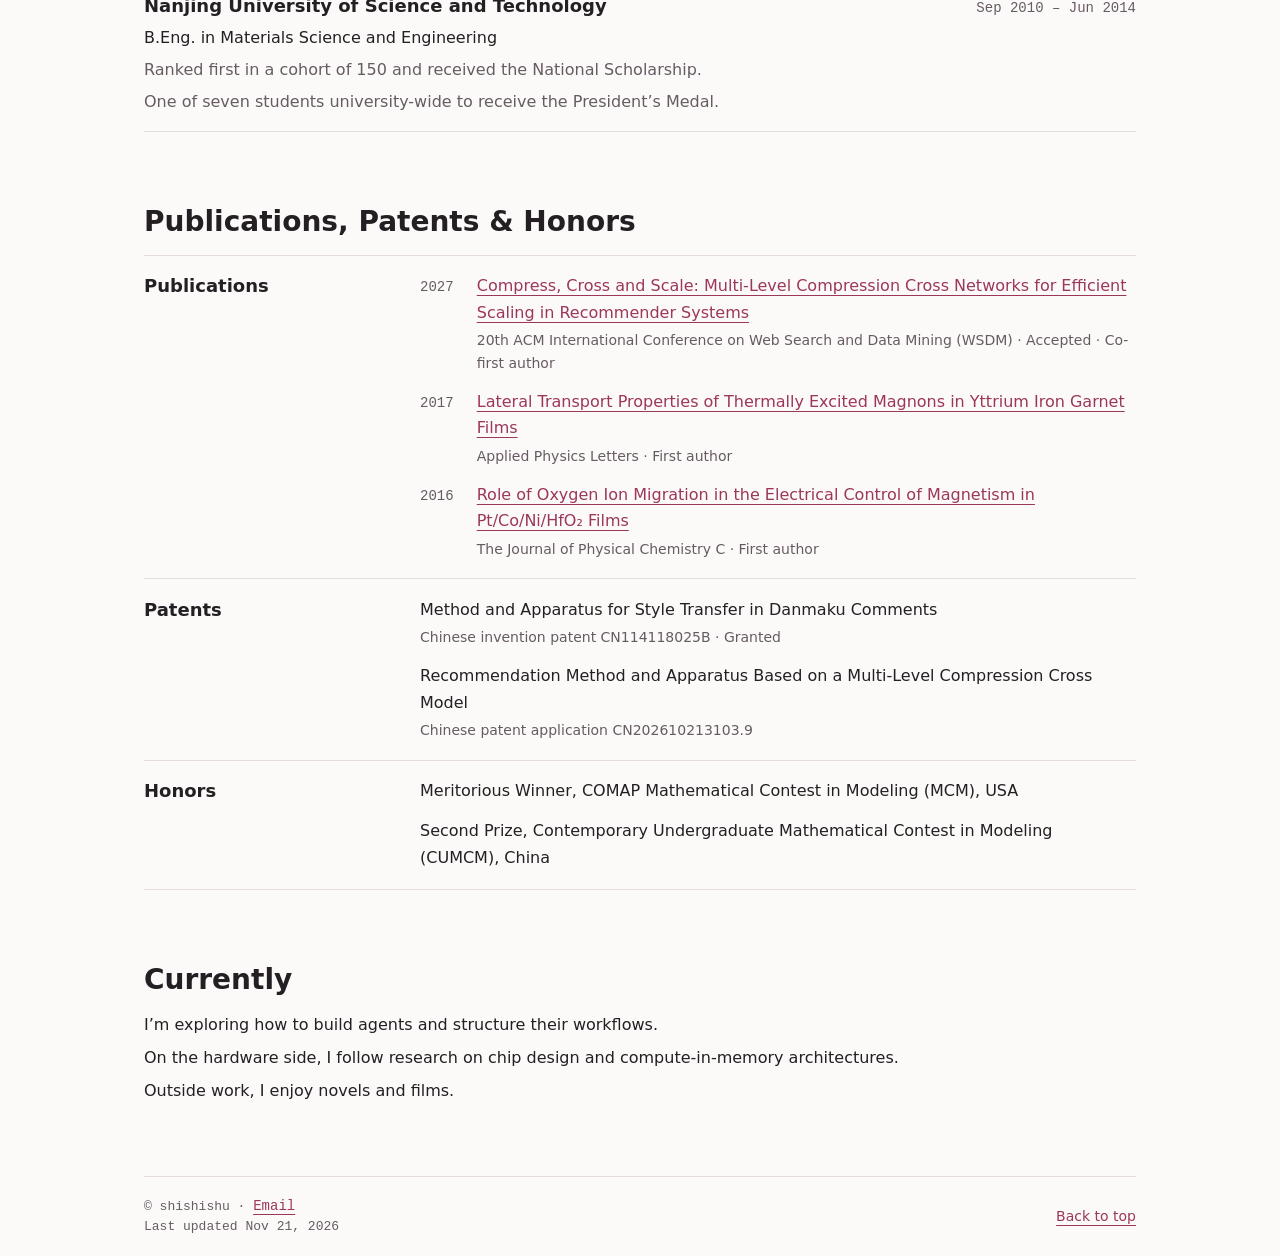
==== commit 9c436e41: "Add months to education dates" ====
--- a/index.html
+++ b/index.html
@@ -81,7 +81,7 @@
           <li class="entry">
             <div class="entry-heading">
               <h3>Tsinghua University</h3>
-              <p class="entry-meta"><time datetime="2014">2014</time>–<time datetime="2017">2017</time></p>
+              <p class="entry-meta"><time datetime="2014-09">Sep 2014</time> – <time datetime="2017-06">Jun 2017</time></p>
             </div>
             <p class="degree">M.Eng. in Materials Science and Engineering</p>
             <p>Studied under Prof. Cheng Song in Prof. Feng Pan’s group.</p>
@@ -91,7 +91,7 @@
           <li class="entry">
             <div class="entry-heading">
               <h3>Nanjing University of Science and Technology</h3>
-              <p class="entry-meta"><time datetime="2010">2010</time>–<time datetime="2014">2014</time></p>
+              <p class="entry-meta"><time datetime="2010-09">Sep 2010</time> – <time datetime="2014-06">Jun 2014</time></p>
             </div>
             <p class="degree">B.Eng. in Materials Science and Engineering</p>
             <p>Ranked first in a cohort of 150 and received the National Scholarship.</p>
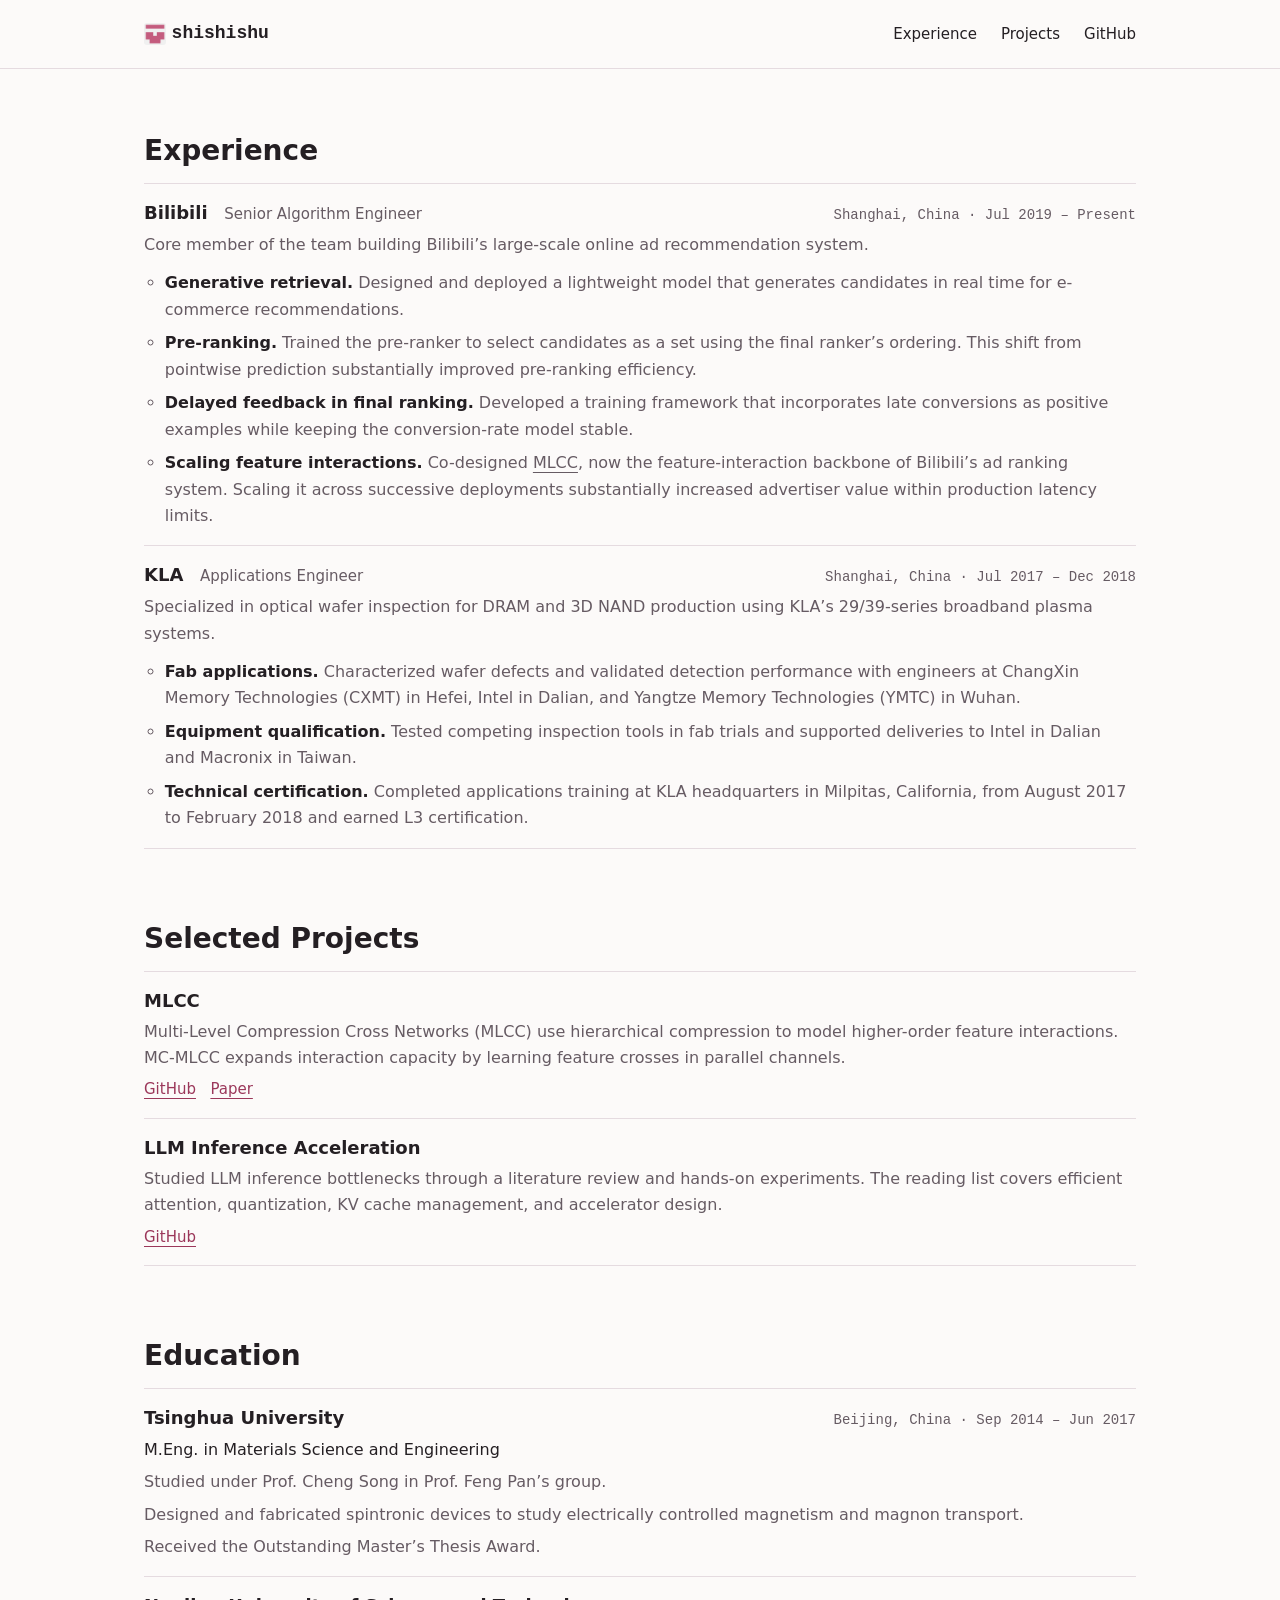
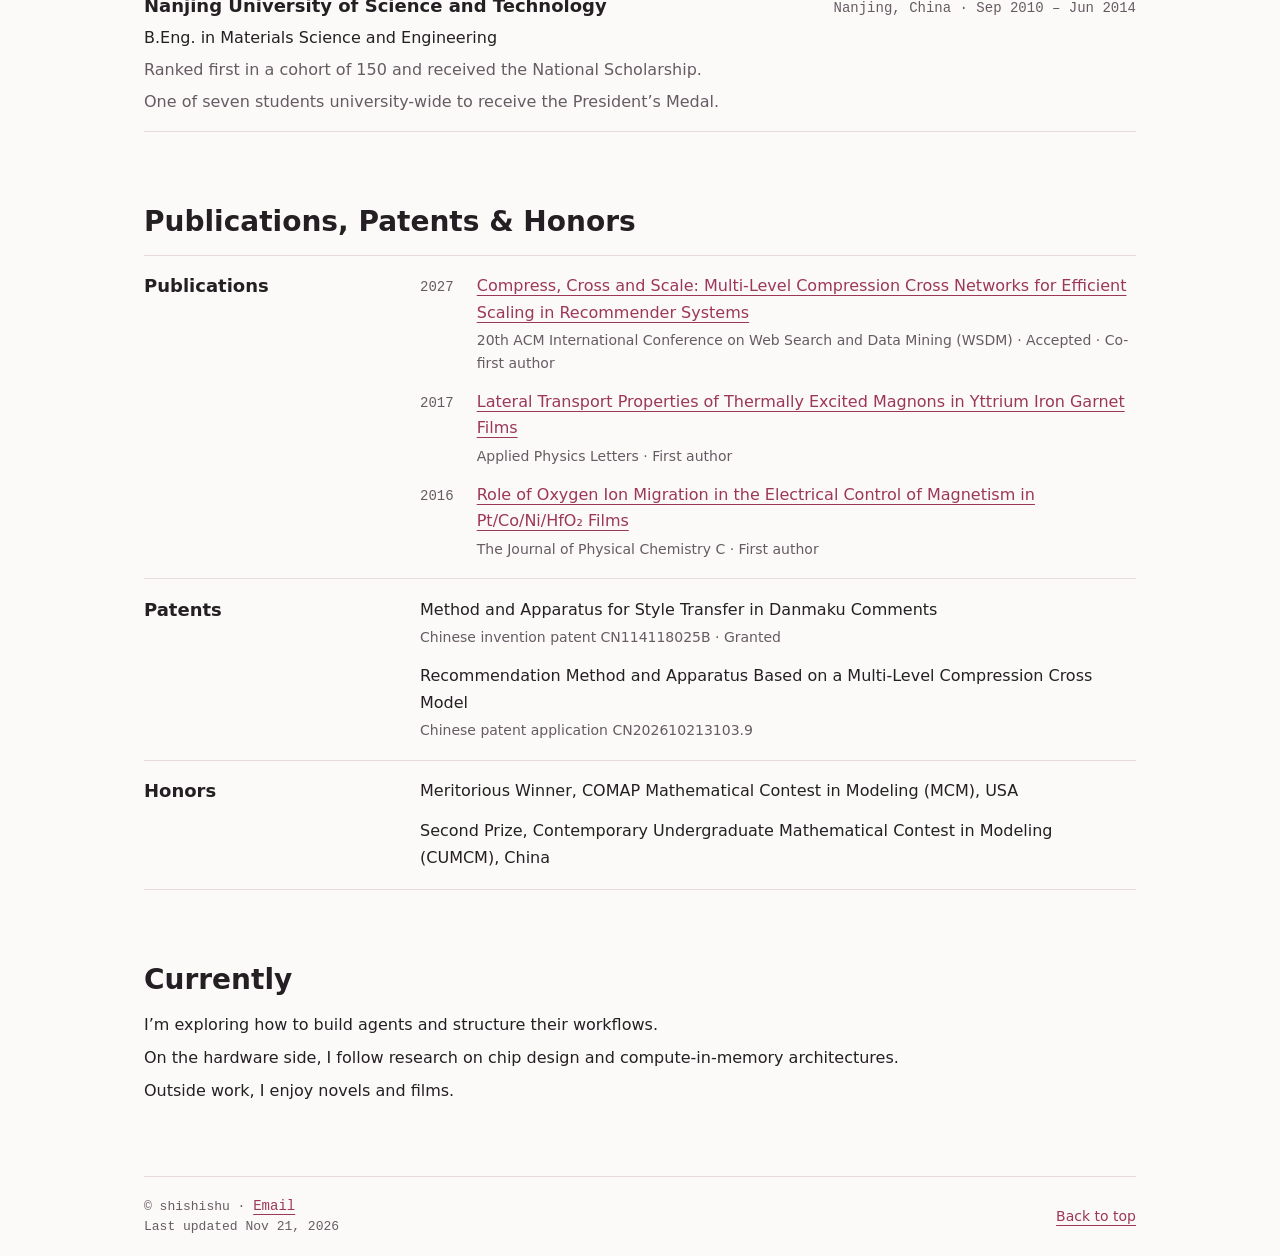
==== commit 94769840: "Add cities to education entries" ====
--- a/index.html
+++ b/index.html
@@ -81,7 +81,7 @@
           <li class="entry">
             <div class="entry-heading">
               <h3>Tsinghua University</h3>
-              <p class="entry-meta"><time datetime="2014-09">Sep 2014</time> – <time datetime="2017-06">Jun 2017</time></p>
+              <p class="entry-meta">Beijing, China · <time datetime="2014-09">Sep 2014</time> – <time datetime="2017-06">Jun 2017</time></p>
             </div>
             <p class="degree">M.Eng. in Materials Science and Engineering</p>
             <p>Studied under Prof. Cheng Song in Prof. Feng Pan’s group.</p>
@@ -91,7 +91,7 @@
           <li class="entry">
             <div class="entry-heading">
               <h3>Nanjing University of Science and Technology</h3>
-              <p class="entry-meta"><time datetime="2010-09">Sep 2010</time> – <time datetime="2014-06">Jun 2014</time></p>
+              <p class="entry-meta">Nanjing, China · <time datetime="2010-09">Sep 2010</time> – <time datetime="2014-06">Jun 2014</time></p>
             </div>
             <p class="degree">B.Eng. in Materials Science and Engineering</p>
             <p>Ranked first in a cohort of 150 and received the National Scholarship.</p>
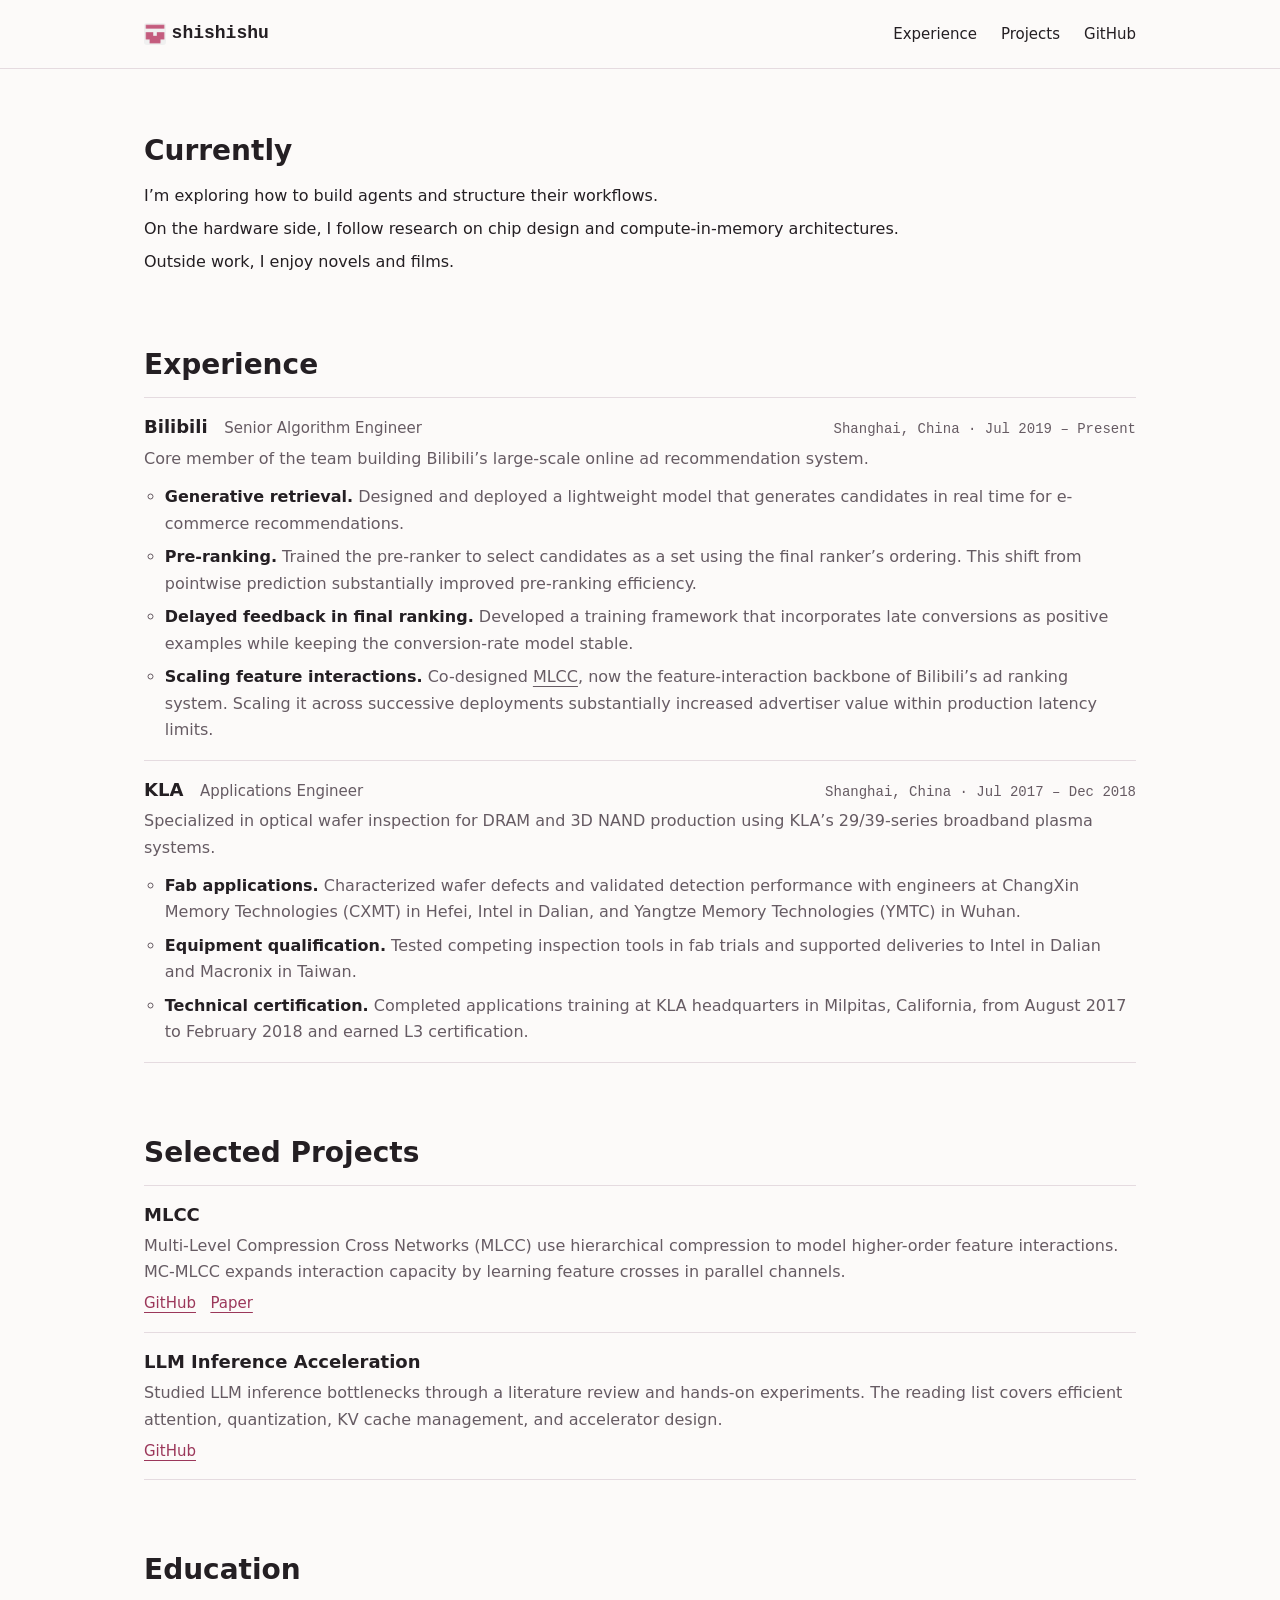
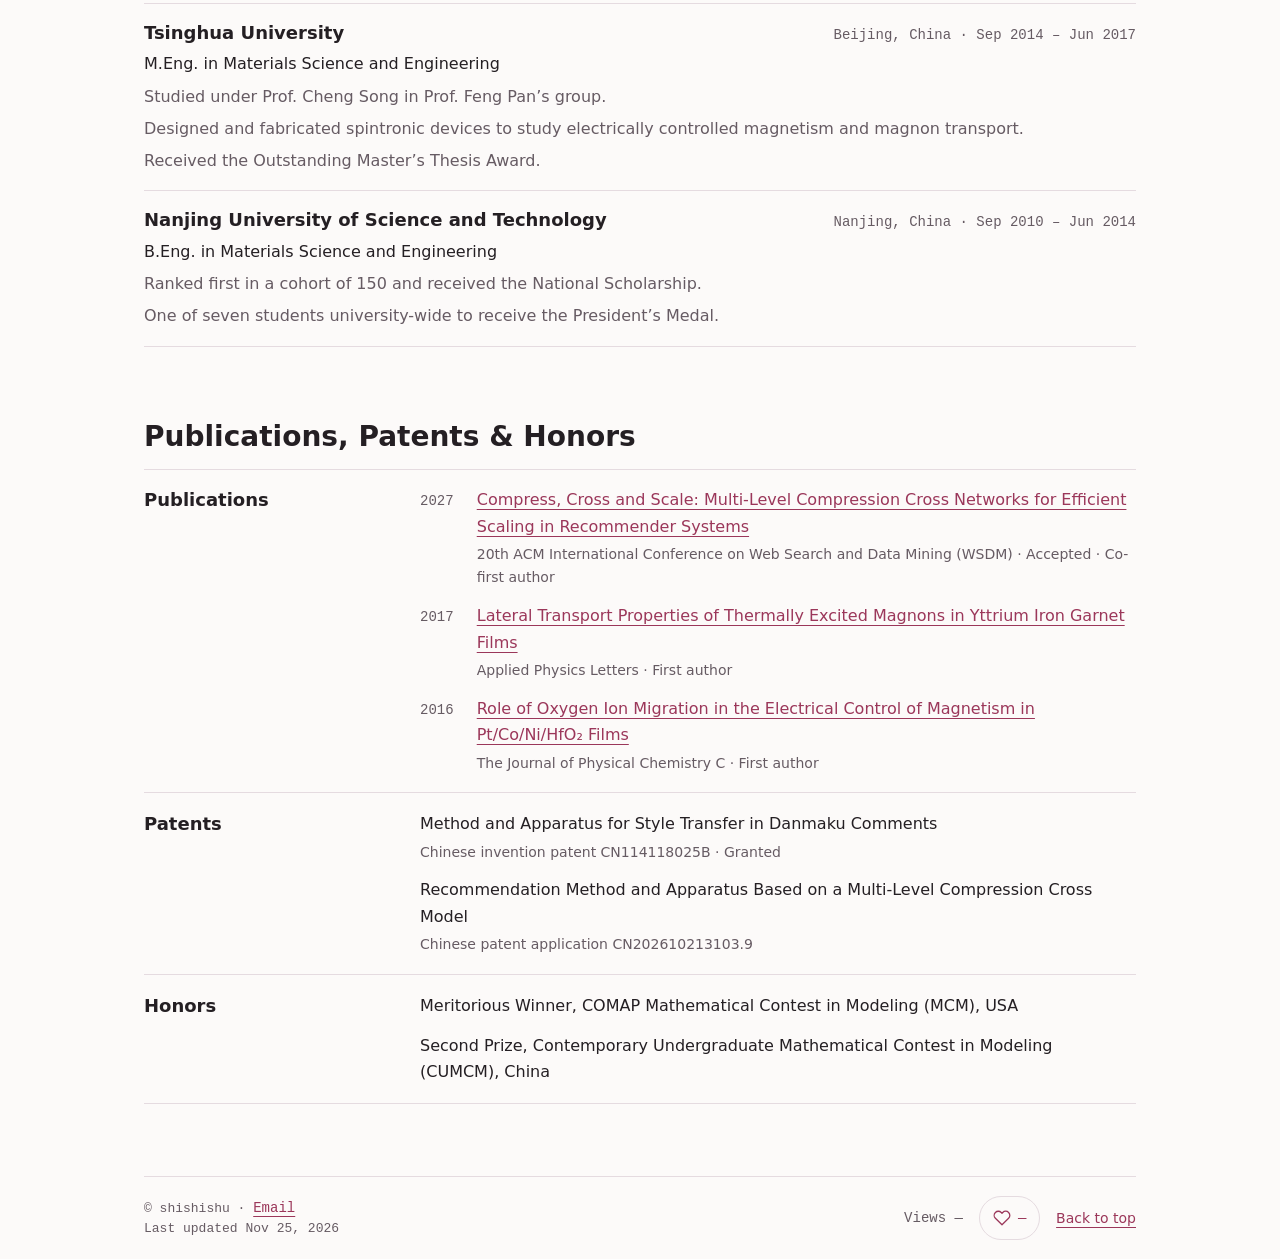
==== commit db13c540: "Lead with current interests and add page views and likes" ====
--- a/index.html
+++ b/index.html
@@ -7,6 +7,7 @@
     <meta name="color-scheme" content="light dark">
     <title>shishishu · Senior Algorithm Engineer</title>
     <link rel="stylesheet" href="./styles.css">
+    <script src="./engagement.js" defer></script>
   </head>
   <body id="top">
     <header class="site-header">
@@ -23,6 +24,13 @@
     </header>
 
     <main class="container">
+      <section class="content-section" id="interests" aria-labelledby="interests-title">
+        <h2 id="interests-title">Currently</h2>
+        <p>I’m exploring how to build agents and structure their workflows.</p>
+        <p>On the hardware side, I follow research on chip design and compute-in-memory architectures.</p>
+        <p>Outside work, I enjoy novels and films.</p>
+      </section>
+
       <section class="content-section" id="experience" aria-labelledby="experience-title">
         <h2 id="experience-title">Experience</h2>
         <ul class="entry-list">
@@ -151,17 +159,23 @@
           </div>
         </div>
       </section>
-      <section class="content-section" id="interests" aria-labelledby="interests-title">
-        <h2 id="interests-title">Currently</h2>
-        <p>I’m exploring how to build agents and structure their workflows.</p>
-        <p>On the hardware side, I follow research on chip design and compute-in-memory architectures.</p>
-        <p>Outside work, I enjoy novels and films.</p>
-      </section>
     </main>
 
     <footer class="site-footer container">
-      <small>© shishishu · <a href="mailto:zhouxj_xinhua@163.com">Email</a><br>Last updated <time datetime="2026-11-21">Nov 21, 2026</time></small>
-      <a href="#top">Back to top</a>
+      <small>© shishishu · <a href="mailto:zhouxj_xinhua@163.com">Email</a><br>Last updated <time datetime="2026-11-25">Nov 25, 2026</time></small>
+      <div class="footer-actions">
+        <div id="engagement" hidden>
+          <span>Views <span id="view-count">…</span></span>
+          <button id="like-button" type="button" aria-label="Like this page" title="Like this page" disabled>
+            <svg width="18" height="18" viewBox="0 0 24 24" aria-hidden="true" fill="none" stroke="currentColor" stroke-width="1.7" stroke-linejoin="round">
+              <path d="M20.8 4.6a5.5 5.5 0 0 0-7.8 0l-1 1-1-1a5.5 5.5 0 0 0-7.8 7.8L12 21l8.8-8.6a5.5 5.5 0 0 0 0-7.8Z"/>
+            </svg>
+            <span id="like-count" aria-hidden="true">…</span>
+          </button>
+          <span id="like-status" role="status"></span>
+        </div>
+        <a href="#top">Back to top</a>
+      </div>
     </footer>
   </body>
 </html>
--- a/styles.css
+++ b/styles.css
@@ -47,7 +47,8 @@
   color: var(--accent);
 }
 
-a:focus-visible {
+a:focus-visible,
+button:focus-visible {
   outline: 2px solid var(--accent);
   outline-offset: 4px;
 }
@@ -247,6 +248,7 @@
 }
 
 .site-footer {
+  flex-wrap: wrap;
   padding-block: 1.2rem;
   border-top: 1px solid var(--rule);
   color: var(--muted);
@@ -258,6 +260,50 @@
 
 .site-footer a {
   font-size: 0.875rem;
+}
+
+.footer-actions,
+#engagement:not([hidden]) {
+  display: flex;
+  align-items: center;
+  flex-wrap: wrap;
+  gap: 0.4rem 1rem;
+}
+
+#engagement {
+  font: 0.875rem / 1.5 var(--mono);
+}
+
+#like-button {
+  display: inline-flex;
+  align-items: center;
+  justify-content: center;
+  gap: 0.45rem;
+  min-height: 2.75rem;
+  padding: 0 0.8rem;
+  border: 1px solid var(--rule);
+  border-radius: 2rem;
+  background: transparent;
+  color: var(--accent);
+  font: inherit;
+  cursor: pointer;
+}
+
+#like-button:hover:enabled,
+#like-button.liked {
+  border-color: currentColor;
+}
+
+#like-button.liked svg {
+  fill: currentColor;
+}
+
+#like-button:disabled {
+  cursor: default;
+}
+
+#like-status:empty {
+  display: none;
 }
 
 @media (max-width: 38rem) {
